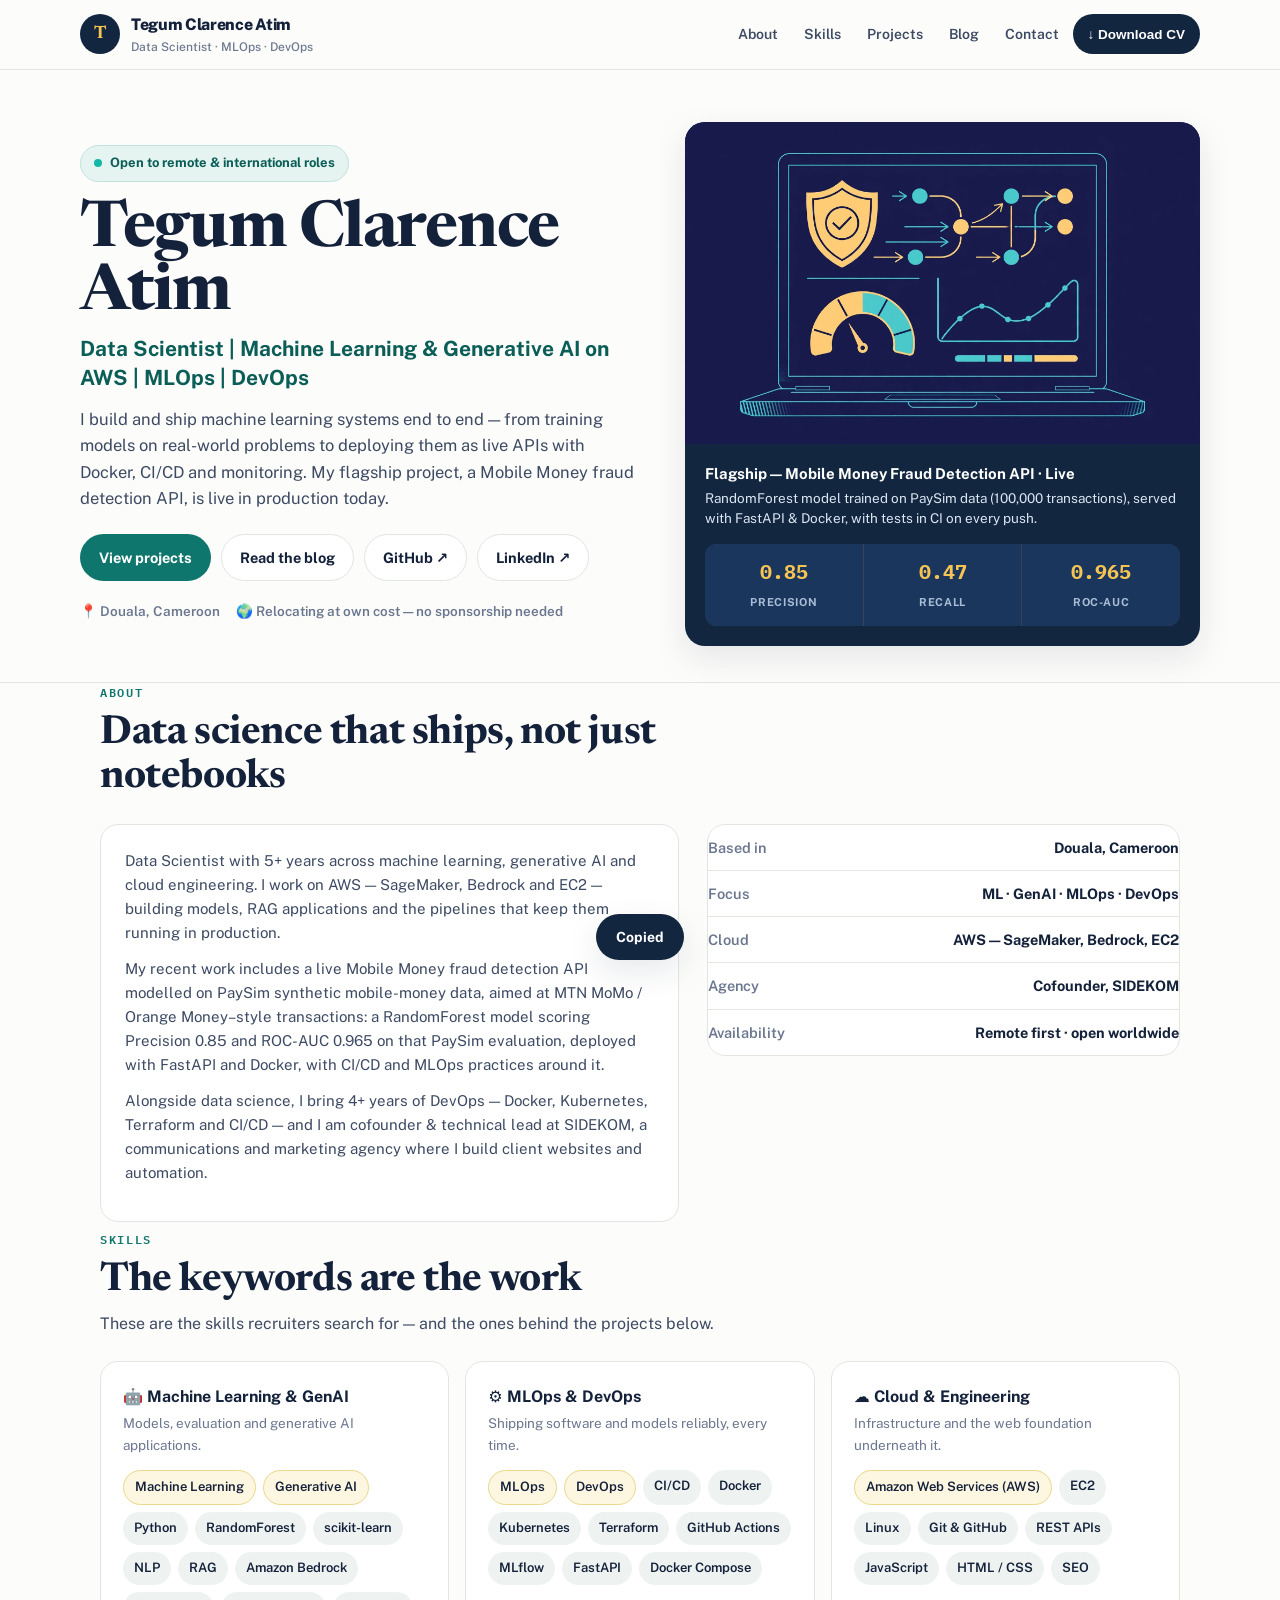
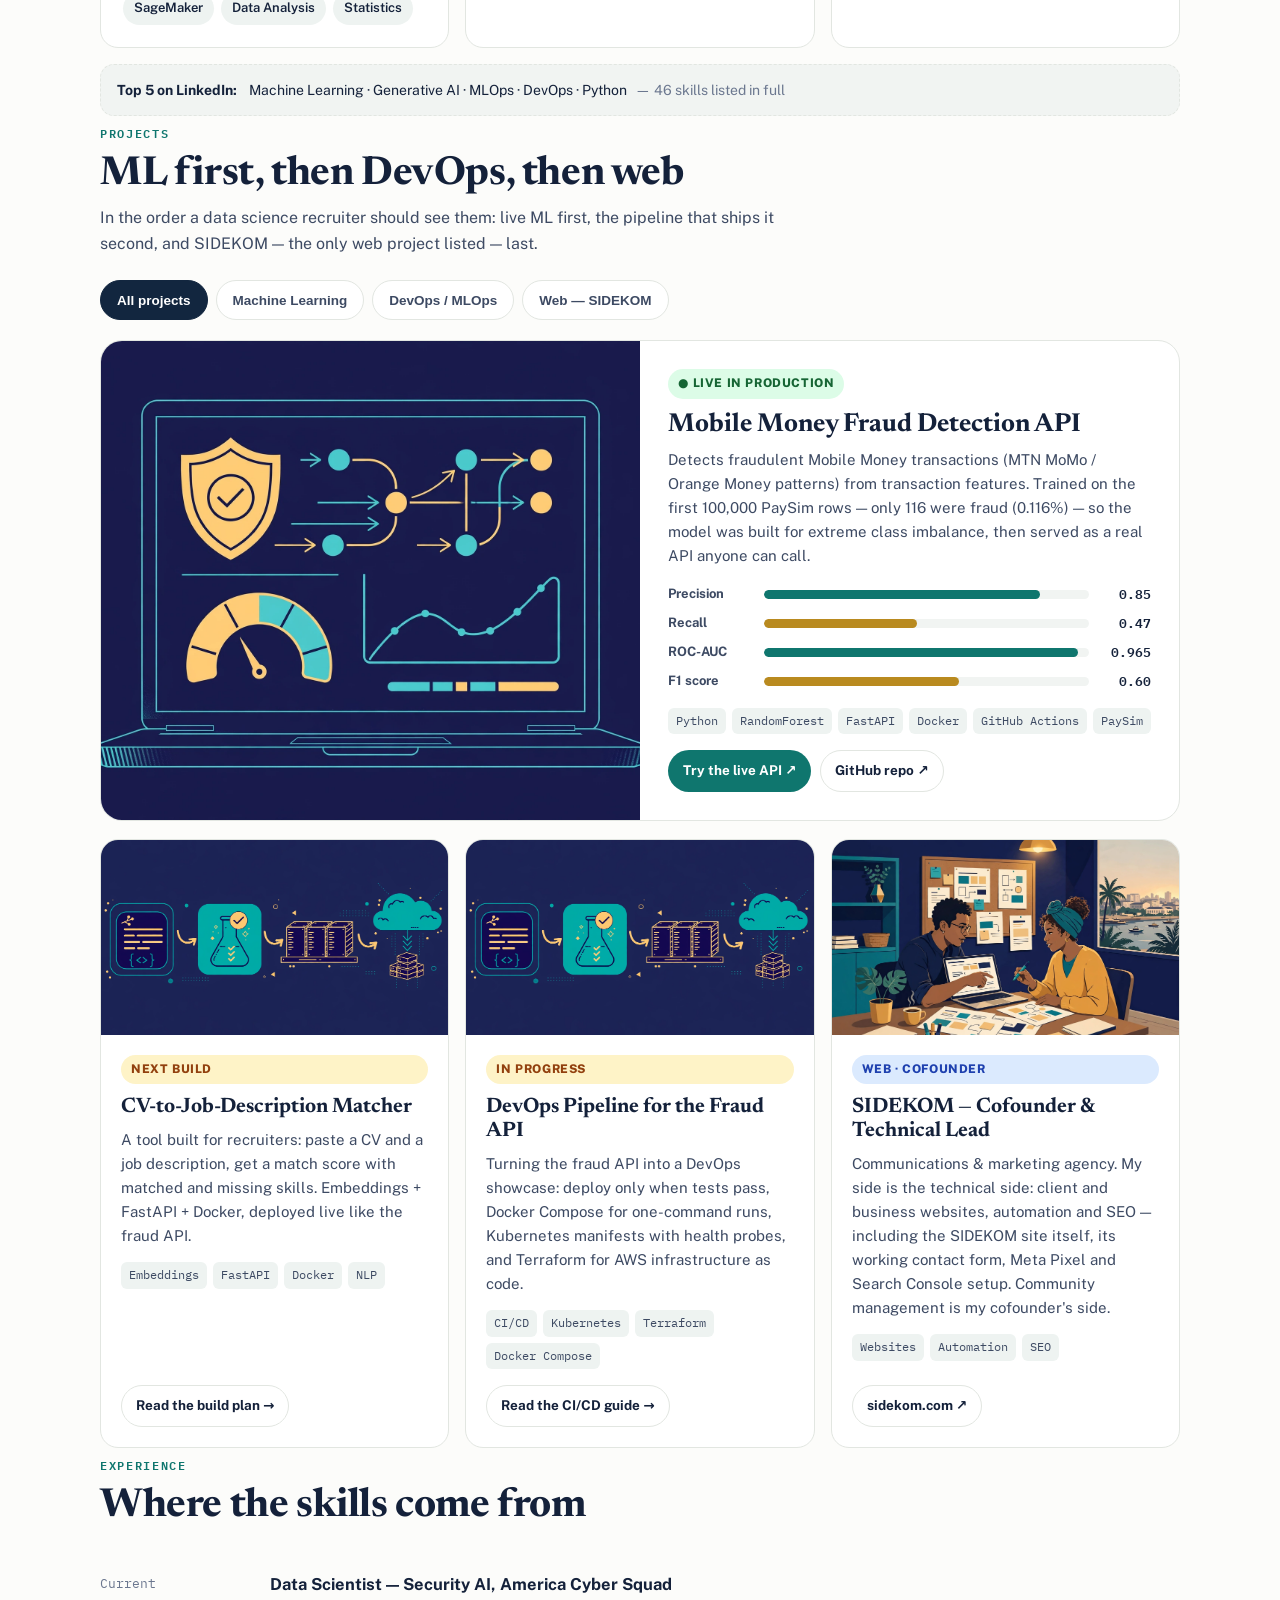
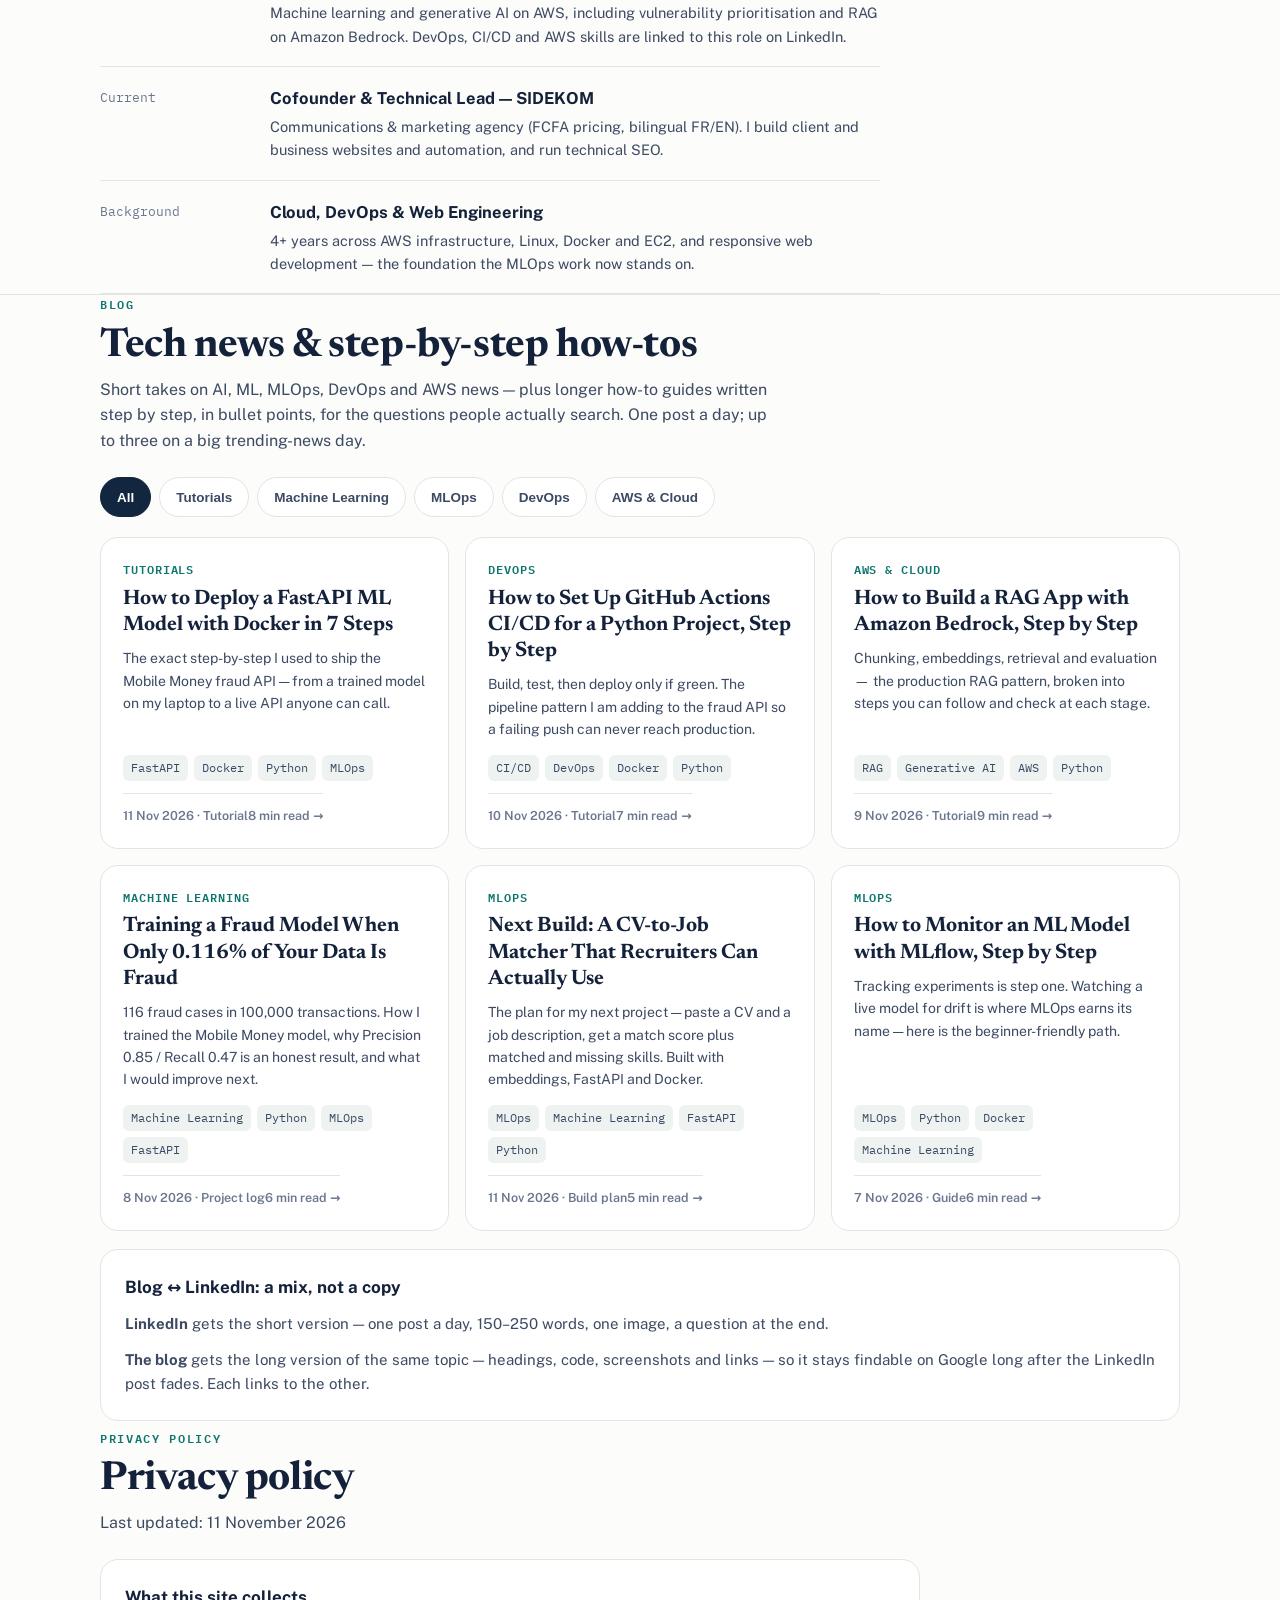
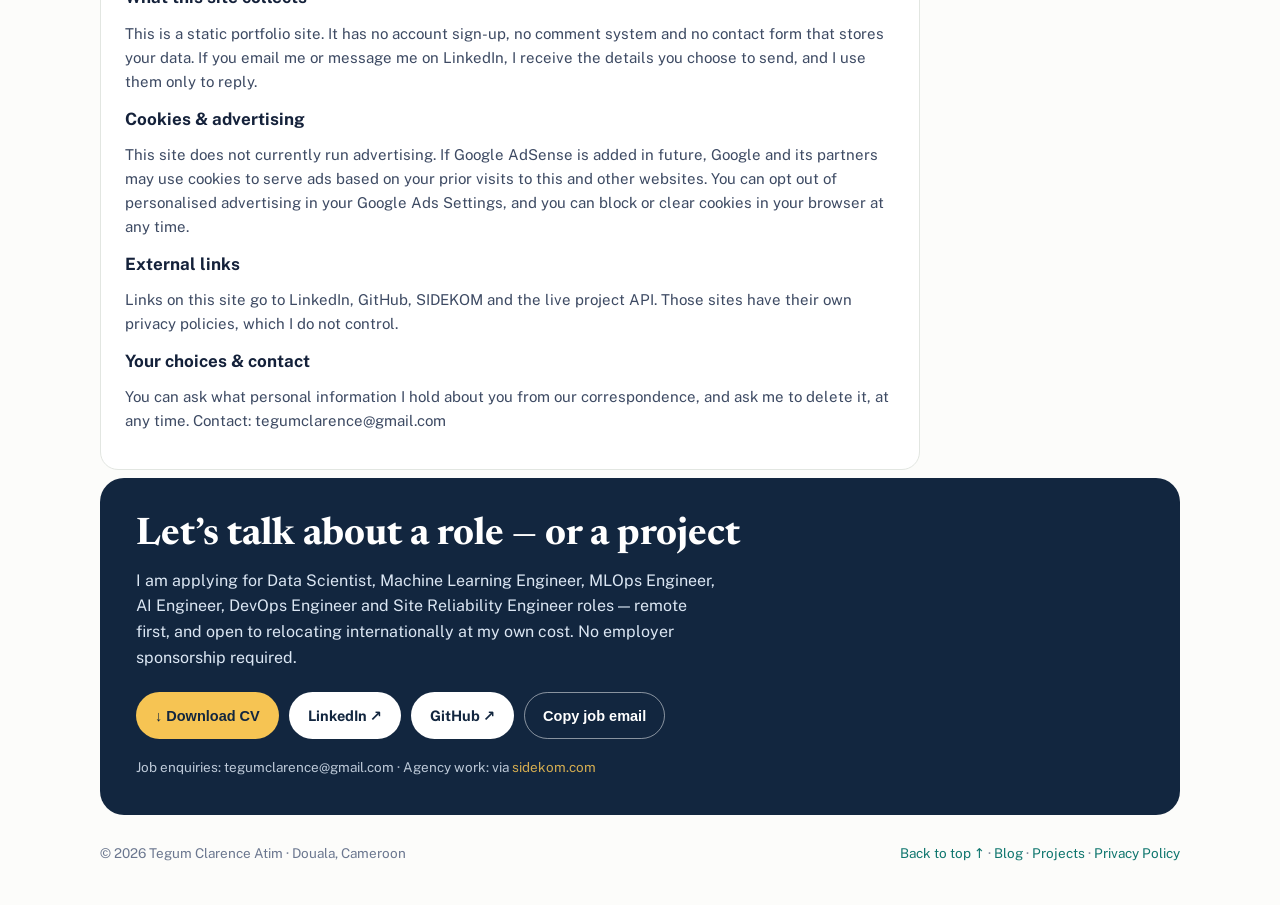
==== index.html @ 9243f991 "Add portfolio website" ====
<!doctype html>
<html lang="en">
<head>
<meta charset="utf-8">
<meta name="viewport" content="width=device-width, initial-scale=1, viewport-fit=cover">
<meta name="color-scheme" content="light dark">
<meta name="description" content="Tegum Clarence Atim — Data Scientist | Machine Learning & Generative AI on AWS | MLOps | DevOps. Based in Douala, Cameroon, open to remote and international roles. Live Mobile Money fraud detection API, projects, skills and tech blog.">
<title>Tegum Clarence Atim — Data Scientist | ML &amp; GenAI on AWS | MLOps | DevOps</title>
<link rel="icon" href="data:,">
<link rel="preconnect" href="https://fonts.googleapis.com">
<link rel="preconnect" href="https://fonts.gstatic.com" crossorigin>
<link href="https://fonts.googleapis.com/css2?family=Newsreader:opsz,wght@6..72,500;6..72,600;6..72,700&family=Public+Sans:wght@400;500;600;700;800&family=IBM+Plex+Mono:wght@400;500;600&display=swap" rel="stylesheet">
<script type="application/ld+json">
{"@context":"https://schema.org","@type":"Person","name":"Tegum Clarence Atim","jobTitle":"Data Scientist","description":"Data Scientist | Machine Learning & Generative AI on AWS | MLOps | DevOps","address":{"@type":"PostalAddress","addressLocality":"Douala","addressCountry":"CM"},"url":"https://www.linkedin.com/in/tegum-clarence-atim","sameAs":["https://www.linkedin.com/in/tegum-clarence-atim","https://github.com/ClarenceAtim"]}
</script>
<style>
:root{
  --bg:#fcfcfa; --surface:#ffffff; --surface2:#f1f4f2; --ink:#14213a; --ink2:#3d4a63; --muted:#6b778f;
  --line:#e2e6e1; --navy:#12263f; --navy2:#1b365d; --teal:#0f766e; --teal-dark:#0b5e57; --gold:#b98a1f; --gold-bg:#fdf6e0;
  --chip:#eef3f1; --shadow:0 12px 32px rgba(18,38,63,.10); --radius:18px;
}
@media (prefers-color-scheme: dark){
  :root{ --bg:#0d1828; --surface:#13233a; --surface2:#182b47; --ink:#eef2f7; --ink2:#c3cede; --muted:#93a3ba; --line:#243650; --navy:#0a1524; --chip:#1a2f4d; --gold-bg:#2a2410; --shadow:0 12px 32px rgba(0,0,0,.35); }
}
*{box-sizing:border-box}
html{scroll-behavior:smooth}
body{margin:0;background:var(--bg);color:var(--ink);font-family:"Public Sans",system-ui,sans-serif;line-height:1.6;-webkit-font-smoothing:antialiased}
a{color:var(--teal);text-decoration:none}
a:hover{text-decoration:underline}
img{max-width:100%;display:block}
button,[role="button"]{min-height:44px}
.wrap{max-width:1120px;margin:0 auto;padding:0 20px}
.mono{font-family:"IBM Plex Mono",monospace}

/* Nav */
.topbar{position:sticky;top:0;z-index:40;background:color-mix(in srgb, var(--bg) 92%, transparent);backdrop-filter:blur(10px);border-bottom:1px solid var(--line)}
.topbar-in{display:flex;align-items:center;justify-content:space-between;gap:16px;padding:12px 0}
.brand{display:flex;align-items:center;gap:11px;color:var(--ink);font-weight:800;letter-spacing:-.02em}
.brand:hover{text-decoration:none}
.avatar{width:40px;height:40px;border-radius:50%;background:var(--navy);color:#f6c453;display:grid;place-items:center;font-family:"Newsreader",serif;font-weight:700;font-size:18px;flex:none}
@media(prefers-color-scheme:dark){.avatar{background:#f6c453;color:#12263f}}
.brand small{display:block;font-weight:500;color:var(--muted);font-size:12px;letter-spacing:0}
.navlinks{display:flex;gap:2px;align-items:center;flex-wrap:wrap}
.navlinks a{color:var(--ink2);font-weight:600;font-size:14px;padding:10px 12px;border-radius:999px}
.navlinks a:hover{background:var(--surface2);text-decoration:none;color:var(--ink)}
.btn{display:inline-flex;align-items:center;justify-content:center;gap:8px;padding:11px 18px;border-radius:999px;font-weight:700;font-size:14.5px;border:1.5px solid transparent;cursor:pointer;transition:transform .15s, box-shadow .15s}
.btn:hover{text-decoration:none}
.btn-primary{background:var(--navy);color:#fff!important}
@media(prefers-color-scheme:dark){.btn-primary{background:#f6c453;color:#12263f!important}}
.btn-primary:hover{transform:translateY(-1px);box-shadow:var(--shadow)}
.btn-teal{background:var(--teal);color:#fff!important}
.btn-outline{border-color:var(--line);color:var(--ink)!important;background:var(--surface)}
.btn-gold{background:#f6c453;color:#12263f!important}
.btn-sm{padding:9px 14px;font-size:13.5px;min-height:40px}
@media(max-width:720px){.navlinks a:not(.btn){display:none}.navlinks{gap:6px}}

/* Hero */
.hero{padding:52px 0 36px}
.hero-grid{display:grid;grid-template-columns:1.05fr .95fr;gap:36px;align-items:center}
@media(max-width:880px){.hero-grid{grid-template-columns:1fr}}
.open-badge{display:inline-flex;align-items:center;gap:8px;background:#e6f4f1;color:#0b5e57;font-weight:700;font-size:13px;padding:7px 13px;border-radius:999px;border:1px solid #bfe3dc}
@media(prefers-color-scheme:dark){.open-badge{background:#123b36;color:#7ee8d8;border-color:#1d5a52}}
.dot{width:8px;height:8px;border-radius:50%;background:#14b8a6;flex:none}
h1{font-family:"Newsreader",serif;font-size:clamp(42px,6vw,64px);line-height:.98;letter-spacing:-.02em;margin:18px 0 10px;font-weight:700}
.headline{font-size:clamp(17px,2.4vw,21px);font-weight:700;color:var(--teal-dark);line-height:1.35;margin:0 0 14px}
@media(prefers-color-scheme:dark){.headline{color:#5eead4}}
.lede{color:var(--ink2);font-size:16.5px;max-width:56ch;margin:0 0 22px}
.hero-ctas{display:flex;gap:10px;flex-wrap:wrap;margin-bottom:20px}
.hero-meta{display:flex;gap:16px;flex-wrap:wrap;color:var(--muted);font-size:13.5px;font-weight:600}
.hero-meta span{display:inline-flex;gap:6px;align-items:center}
.hero-card{background:var(--navy);border-radius:20px;overflow:hidden;box-shadow:var(--shadow)}
.hero-card img{width:100%;aspect-ratio:16/10;object-fit:cover}
.hero-card-body{padding:18px 20px 20px;color:#dbe6f3}
.hero-card-body strong{color:#fff;display:block;font-size:15px;margin-bottom:2px}
.hero-card-body p{margin:0;font-size:13.5px;line-height:1.5}
.metrics{display:grid;grid-template-columns:repeat(3,1fr);gap:1px;background:rgba(255,255,255,.14);margin-top:16px;border-radius:12px;overflow:hidden}
.metrics div{background:#1b365d;padding:12px 10px;text-align:center}
.metrics b{display:block;color:#f6c453;font-family:"IBM Plex Mono",monospace;font-size:20px}
.metrics span{font-size:11px;letter-spacing:.06em;text-transform:uppercase;color:#a9bdd6;font-weight:700}

/* Sections */
section{padding:44px 0}
.sec-head{max-width:680px;margin-bottom:24px}
.sec-head h2{font-family:"Newsreader",serif;font-size:clamp(30px,4vw,40px);line-height:1.1;margin:0 0 8px;letter-spacing:-.01em}
.sec-head p{color:var(--ink2);margin:0}
.label{font-family:"IBM Plex Mono",monospace;font-size:12px;letter-spacing:.14em;text-transform:uppercase;color:var(--teal);font-weight:600;margin-bottom:10px}
.divider{border:none;border-top:1px solid var(--line);margin:0}

/* About + skills */
.about-grid{display:grid;grid-template-columns:1.1fr .9fr;gap:28px}
@media(max-width:820px){.about-grid{grid-template-columns:1fr}}
.card{background:var(--surface);border:1px solid var(--line);border-radius:var(--radius);padding:24px}
.card h3{margin:0 0 10px;font-size:17px}
.card p{color:var(--ink2);margin:0 0 12px;font-size:15px}
.facts{list-style:none;margin:0;padding:0;display:grid;gap:0}
.facts li{display:flex;justify-content:space-between;gap:16px;padding:11px 0;border-bottom:1px solid var(--line);font-size:14.5px}
.facts li:last-child{border:none}
.facts dt{color:var(--muted);font-weight:600}
.facts dd{margin:0;font-weight:700;text-align:right}
.skills-grid{display:grid;grid-template-columns:repeat(3,1fr);gap:16px}
@media(max-width:820px){.skills-grid{grid-template-columns:1fr}}
.skill-card{background:var(--surface);border:1px solid var(--line);border-radius:var(--radius);padding:22px}
.skill-card h3{margin:0 0 4px;font-size:16px;display:flex;gap:9px;align-items:center}
.skill-card>p{color:var(--muted);font-size:13.5px;margin:0 0 14px}
.pills{display:flex;flex-wrap:wrap;gap:7px}
.pill{background:var(--chip);color:var(--ink);font-size:13px;font-weight:600;padding:6px 11px;border-radius:999px}
.pill.top{background:var(--gold-bg);border:1px solid #ecd88a;color:var(--ink)}
.top5{display:flex;flex-wrap:wrap;gap:8px;align-items:center;background:var(--surface2);border:1px dashed var(--line);border-radius:14px;padding:14px 16px;margin-top:16px;font-size:14px}
.top5 strong{margin-right:4px}

/* Projects */
.filters{display:flex;gap:8px;flex-wrap:wrap;margin-bottom:20px}
.chip-btn{border:1.5px solid var(--line);background:var(--surface);color:var(--ink2);font-weight:700;font-size:13.5px;padding:9px 16px;border-radius:999px;cursor:pointer;min-height:40px}
.chip-btn.active{background:var(--navy);color:#fff;border-color:var(--navy)}
@media(prefers-color-scheme:dark){.chip-btn.active{background:#f6c453;color:#12263f;border-color:#f6c453}}
.featured{display:grid;grid-template-columns:1fr 1fr;background:var(--surface);border:1px solid var(--line);border-radius:22px;overflow:hidden;margin-bottom:18px}
@media(max-width:820px){.featured{grid-template-columns:1fr}}
.featured img{width:100%;height:100%;min-height:260px;object-fit:cover}
.featured-body{padding:28px}
.status{display:inline-flex;font-size:12px;font-weight:800;letter-spacing:.05em;text-transform:uppercase;padding:5px 10px;border-radius:999px}
.status.live{background:#dcfce7;color:#166534}
.status.next{background:#fef3c7;color:#92400e}
.status.web{background:#dbeafe;color:#1e40af}
@media(prefers-color-scheme:dark){.status.live{background:#14532d;color:#bbf7d0}.status.next{background:#451a03;color:#fde68a}.status.web{background:#1e3a5f;color:#bfdbfe}}
.featured-body h3,.proj h3{font-family:"Newsreader",serif;font-size:26px;margin:12px 0 8px;line-height:1.15}
.featured-body p,.proj p{color:var(--ink2);font-size:15px;margin:0 0 14px}
.bars{margin:16px 0}
.bar-row{display:grid;grid-template-columns:86px 1fr 52px;gap:10px;align-items:center;font-size:13px;margin-bottom:8px}
.bar-row label{font-weight:700;color:var(--ink2)}
.bar-track{height:9px;background:var(--surface2);border-radius:99px;overflow:hidden}
.bar-fill{height:100%;background:var(--teal);border-radius:99px}
.bar-fill.gold{background:var(--gold)}
.bar-row output{font-family:"IBM Plex Mono",monospace;font-weight:600;text-align:right}
.tagrow{display:flex;flex-wrap:wrap;gap:6px;margin-bottom:16px}
.tag{font-family:"IBM Plex Mono",monospace;font-size:11.5px;background:var(--chip);padding:4px 8px;border-radius:6px;color:var(--ink2)}
.linkrow{display:flex;gap:9px;flex-wrap:wrap}
.proj-grid{display:grid;grid-template-columns:repeat(3,1fr);gap:16px}
@media(max-width:900px){.proj-grid{grid-template-columns:1fr}}
.proj{background:var(--surface);border:1px solid var(--line);border-radius:var(--radius);overflow:hidden;display:flex;flex-direction:column}
.proj img{width:100%;aspect-ratio:16/9;object-fit:cover}
.proj-body{padding:20px;display:flex;flex-direction:column;flex:1}
.proj-body .linkrow{margin-top:auto}
.proj h3{font-size:21px}
.hidden{display:none!important}

/* Timeline */
.timeline{display:grid;gap:0;max-width:780px}
.tl{display:grid;grid-template-columns:150px 1fr;gap:20px;padding:18px 0;border-bottom:1px solid var(--line)}
@media(max-width:620px){.tl{grid-template-columns:1fr;gap:4px}}
.tl time{font-family:"IBM Plex Mono",monospace;font-size:13px;color:var(--muted);padding-top:3px}
.tl h3{margin:0 0 4px;font-size:16.5px}
.tl p{margin:0;color:var(--ink2);font-size:14.5px}

/* Blog */
.blog-grid{display:grid;grid-template-columns:repeat(3,1fr);gap:16px}
@media(max-width:900px){.blog-grid{grid-template-columns:1fr 1fr}}
@media(max-width:620px){.blog-grid{grid-template-columns:1fr}}
.post{background:var(--surface);border:1px solid var(--line);border-radius:var(--radius);padding:22px;display:flex;flex-direction:column;cursor:pointer;text-align:left;font:inherit;color:inherit;width:100%}
.post:hover{border-color:var(--teal);box-shadow:var(--shadow)}
.post .cat{font-family:"IBM Plex Mono",monospace;font-size:11.5px;letter-spacing:.08em;text-transform:uppercase;color:var(--teal);font-weight:600}
.post h3{font-family:"Newsreader",serif;font-size:21px;line-height:1.25;margin:8px 0 8px}
.post p{color:var(--ink2);font-size:14px;margin:0 0 14px;flex:1}
.post footer{display:flex;justify-content:space-between;color:var(--muted);font-size:12.5px;font-weight:600;border-top:1px solid var(--line);padding-top:12px}
.blog-note{display:grid;grid-template-columns:1fr 1fr;gap:16px;margin-top:18px}
@media(max-width:720px){.blog-note{grid-template-columns:1fr}}
.blog-note .card p:last-child{margin-bottom:0}

/* Article reader */
.reader{position:fixed;inset:0;z-index:80;background:var(--bg);overflow:auto;display:none}
.reader.open{display:block}
.reader-in{max-width:760px;margin:0 auto;padding:24px 20px 70px}
.reader-top{display:flex;justify-content:space-between;align-items:center;gap:12px;position:sticky;top:0;background:var(--bg);padding:12px 0;border-bottom:1px solid var(--line);margin-bottom:24px}
.reader h1{font-family:"Newsreader",serif;font-size:clamp(30px,5vw,42px);line-height:1.1;margin:10px 0 12px}
.reader h2{font-family:"Newsreader",serif;font-size:24px;margin:28px 0 10px}
.reader p,.reader li{color:var(--ink2);font-size:16px}
.reader ul,.reader ol{padding-left:22px}
.reader li{margin-bottom:7px}
.reader code{font-family:"IBM Plex Mono",monospace;font-size:13.5px;background:var(--surface2);padding:2px 6px;border-radius:6px}
.reader pre{background:var(--navy);color:#e2e8f0;padding:16px;border-radius:12px;overflow:auto;font-family:"IBM Plex Mono",monospace;font-size:13px;line-height:1.6}
.reader pre code{background:none;color:inherit;padding:0}
.meta-line{color:var(--muted);font-size:13.5px;font-weight:600}

/* Contact / footer */
.contact{background:var(--navy);color:#dbe6f3;border-radius:24px;padding:36px}
.contact h2{font-family:"Newsreader",serif;color:#fff;font-size:clamp(28px,4vw,38px);margin:0 0 10px;line-height:1.15}
.contact p{max-width:58ch;margin:0 0 22px}
.contact-actions{display:flex;gap:10px;flex-wrap:wrap}
footer.site{padding:28px 0 40px;color:var(--muted);font-size:13.5px}
footer.site .wrap{display:flex;justify-content:space-between;gap:14px;flex-wrap:wrap}
.toast{position:fixed;bottom:20px;left:50%;transform:translateX(-50%) translateY(80px);background:var(--navy);color:#fff;padding:12px 20px;border-radius:999px;font-weight:700;font-size:14px;z-index:90;transition:transform .25s;box-shadow:var(--shadow)}
.toast.show{transform:translateX(-50%) translateY(0)}
@media(prefers-reduced-motion:reduce){html{scroll-behavior:auto}.btn{transition:none}}
</style>
</head>
<body>

<header class="topbar">
  <div class="wrap topbar-in">
    <a class="brand" href="#top"><span class="avatar">T</span><span>Tegum Clarence Atim<small>Data Scientist · MLOps · DevOps</small></span></a>
    <nav class="navlinks" aria-label="Main">
      <a href="#about">About</a><a href="#skills">Skills</a><a href="#projects">Projects</a><a href="#blog">Blog</a><a href="#contact">Contact</a>
      <button class="btn btn-primary btn-sm" onclick="downloadCV()">↓ Download CV</button>
    </nav>
  </div>
</header>

<main id="top">
  <!-- HERO -->
  <div class="hero wrap">
    <div class="hero-grid">
      <div>
        <span class="open-badge"><span class="dot"></span> Open to remote &amp; international roles</span>
        <h1>Tegum Clarence<br>Atim</h1>
        <p class="headline">Data Scientist | Machine Learning &amp; Generative AI on AWS | MLOps | DevOps</p>
        <p class="lede">I build and ship machine learning systems end to end — from training models on real-world problems to deploying them as live APIs with Docker, CI/CD and monitoring. My flagship project, a Mobile Money fraud detection API, is live in production today.</p>
        <div class="hero-ctas">
          <a class="btn btn-teal" href="#projects">View projects</a>
          <a class="btn btn-outline" href="#blog">Read the blog</a>
          <a class="btn btn-outline" href="https://github.com/ClarenceAtim" target="_blank" rel="noopener">GitHub ↗</a>
          <a class="btn btn-outline" href="https://www.linkedin.com/in/tegum-clarence-atim" target="_blank" rel="noopener">LinkedIn ↗</a>
        </div>
        <div class="hero-meta">
          <span>📍 Douala, Cameroon</span><span>🌍 Relocating at own cost — no sponsorship needed</span>
        </div>
      </div>
      <div class="hero-card">
        <img src="[data-uri]" alt="Illustration of a fraud detection dashboard with a shield, transaction flows and risk charts">
        <div class="hero-card-body">
          <strong>Flagship — Mobile Money Fraud Detection API · Live</strong>
          <p>RandomForest model trained on PaySim data (100,000 transactions), served with FastAPI &amp; Docker, with tests in CI on every push.</p>
          <div class="metrics">
            <div><b>0.85</b><span>Precision</span></div>
            <div><b>0.47</b><span>Recall</span></div>
            <div><b>0.965</b><span>ROC-AUC</span></div>
          </div>
        </div>
      </div>
    </div>
  </div>

  <hr class="divider">

  <!-- ABOUT -->
  <section id="about" class="wrap">
    <div class="sec-head"><div class="label">About</div><h2>Data science that ships, not just notebooks</h2></div>
    <div class="about-grid">
      <div class="card">
        <p>Data Scientist with 5+ years across machine learning, generative AI and cloud engineering. I work on AWS — SageMaker, Bedrock and EC2 — building models, RAG applications and the pipelines that keep them running in production.</p>
        <p>My recent work includes a live Mobile Money fraud detection API modelled on PaySim synthetic mobile-money data, aimed at MTN MoMo / Orange Money–style transactions: a RandomForest model scoring Precision 0.85 and ROC-AUC 0.965 on that PaySim evaluation, deployed with FastAPI and Docker, with CI/CD and MLOps practices around it.</p>
        <p>Alongside data science, I bring 4+ years of DevOps — Docker, Kubernetes, Terraform and CI/CD — and I am cofounder &amp; technical lead at SIDEKOM, a communications and marketing agency where I build client websites and automation.</p>
      </div>
      <dl class="facts card" style="align-self:start">
        <li><dt>Based in</dt><dd>Douala, Cameroon</dd></li>
        <li><dt>Focus</dt><dd>ML · GenAI · MLOps · DevOps</dd></li>
        <li><dt>Cloud</dt><dd>AWS — SageMaker, Bedrock, EC2</dd></li>
        <li><dt>Agency</dt><dd>Cofounder, SIDEKOM</dd></li>
        <li><dt>Availability</dt><dd>Remote first · open worldwide</dd></li>
      </dl>
    </div>
  </section>

  <!-- SKILLS -->
  <section id="skills" class="wrap" style="padding-top:8px">
    <div class="sec-head"><div class="label">Skills</div><h2>The keywords are the work</h2><p>These are the skills recruiters search for — and the ones behind the projects below.</p></div>
    <div class="skills-grid">
      <div class="skill-card">
        <h3>🤖 Machine Learning &amp; GenAI</h3><p>Models, evaluation and generative AI applications.</p>
        <div class="pills"><span class="pill top">Machine Learning</span><span class="pill top">Generative AI</span><span class="pill">Python</span><span class="pill">RandomForest</span><span class="pill">scikit-learn</span><span class="pill">NLP</span><span class="pill">RAG</span><span class="pill">Amazon Bedrock</span><span class="pill">SageMaker</span><span class="pill">Data Analysis</span><span class="pill">Statistics</span></div>
      </div>
      <div class="skill-card">
        <h3>⚙️ MLOps &amp; DevOps</h3><p>Shipping software and models reliably, every time.</p>
        <div class="pills"><span class="pill top">MLOps</span><span class="pill top">DevOps</span><span class="pill">CI/CD</span><span class="pill">Docker</span><span class="pill">Kubernetes</span><span class="pill">Terraform</span><span class="pill">GitHub Actions</span><span class="pill">MLflow</span><span class="pill">FastAPI</span><span class="pill">Docker Compose</span></div>
      </div>
      <div class="skill-card">
        <h3>☁️ Cloud &amp; Engineering</h3><p>Infrastructure and the web foundation underneath it.</p>
        <div class="pills"><span class="pill top">Amazon Web Services (AWS)</span><span class="pill">EC2</span><span class="pill">Linux</span><span class="pill">Git &amp; GitHub</span><span class="pill">REST APIs</span><span class="pill">JavaScript</span><span class="pill">HTML / CSS</span><span class="pill">SEO</span></div>
      </div>
    </div>
    <div class="top5"><strong>Top 5 on LinkedIn:</strong> Machine Learning · Generative AI · MLOps · DevOps · Python <span style="color:var(--muted)">— 46 skills listed in full</span></div>
  </section>

  <!-- PROJECTS -->
  <section id="projects" class="wrap" style="padding-top:8px">
    <div class="sec-head"><div class="label">Projects</div><h2>ML first, then DevOps, then web</h2><p>In the order a data science recruiter should see them: live ML first, the pipeline that ships it second, and SIDEKOM — the only web project listed — last.</p></div>
    <div class="filters" role="group" aria-label="Filter projects">
      <button class="chip-btn active" data-pfilter="all">All projects</button>
      <button class="chip-btn" data-pfilter="ml">Machine Learning</button>
      <button class="chip-btn" data-pfilter="devops">DevOps / MLOps</button>
      <button class="chip-btn" data-pfilter="web">Web — SIDEKOM</button>
    </div>

    <article class="featured" data-cat="ml devops">
      <img src="[data-uri]" alt="Illustration of the Mobile Money fraud detection dashboard">
      <div class="featured-body">
        <span class="status live">● Live in production</span>
        <h3>Mobile Money Fraud Detection API</h3>
        <p>Detects fraudulent Mobile Money transactions (MTN MoMo / Orange Money patterns) from transaction features. Trained on the first 100,000 PaySim rows — only 116 were fraud (0.116%) — so the model was built for extreme class imbalance, then served as a real API anyone can call.</p>
        <div class="bars" aria-label="Model metrics">
          <div class="bar-row"><label>Precision</label><div class="bar-track"><div class="bar-fill" style="width:85%"></div></div><output>0.85</output></div>
          <div class="bar-row"><label>Recall</label><div class="bar-track"><div class="bar-fill gold" style="width:47%"></div></div><output>0.47</output></div>
          <div class="bar-row"><label>ROC-AUC</label><div class="bar-track"><div class="bar-fill" style="width:96.5%"></div></div><output>0.965</output></div>
          <div class="bar-row"><label>F1 score</label><div class="bar-track"><div class="bar-fill gold" style="width:60%"></div></div><output>0.60</output></div>
        </div>
        <div class="tagrow"><span class="tag">Python</span><span class="tag">RandomForest</span><span class="tag">FastAPI</span><span class="tag">Docker</span><span class="tag">GitHub Actions</span><span class="tag">PaySim</span></div>
        <div class="linkrow">
          <a class="btn btn-teal btn-sm" href="https://momo-fraud-detection-2wt5.onrender.com/docs" target="_blank" rel="noopener">Try the live API ↗</a>
          <a class="btn btn-outline btn-sm" href="https://github.com/ClarenceAtim/Momo-Fraud-detection" target="_blank" rel="noopener">GitHub repo ↗</a>
        </div>
      </div>
    </article>

    <div class="proj-grid">
      <article class="proj" data-cat="ml">
        <img src="[data-uri]" alt="Illustration of a delivery pipeline from code to cloud">
        <div class="proj-body">
          <span class="status next">Next build</span>
          <h3>CV-to-Job-Description Matcher</h3>
          <p>A tool built for recruiters: paste a CV and a job description, get a match score with matched and missing skills. Embeddings + FastAPI + Docker, deployed live like the fraud API.</p>
          <div class="tagrow"><span class="tag">Embeddings</span><span class="tag">FastAPI</span><span class="tag">Docker</span><span class="tag">NLP</span></div>
          <div class="linkrow"><a class="btn btn-outline btn-sm" href="#blog" onclick="openPost('cv-matcher-plan')">Read the build plan →</a></div>
        </div>
      </article>

      <article class="proj" data-cat="devops">
        <img src="[data-uri]" alt="Illustration of code, testing, containers and cloud deployment stages">
        <div class="proj-body">
          <span class="status next">In progress</span>
          <h3>DevOps Pipeline for the Fraud API</h3>
          <p>Turning the fraud API into a DevOps showcase: deploy only when tests pass, Docker Compose for one-command runs, Kubernetes manifests with health probes, and Terraform for AWS infrastructure as code.</p>
          <div class="tagrow"><span class="tag">CI/CD</span><span class="tag">Kubernetes</span><span class="tag">Terraform</span><span class="tag">Docker Compose</span></div>
          <div class="linkrow"><a class="btn btn-outline btn-sm" href="#blog" onclick="openPost('cicd')">Read the CI/CD guide →</a></div>
        </div>
      </article>

      <article class="proj" data-cat="web">
        <img src="[data-uri]" alt="Illustration of the SIDEKOM agency team planning a website in Douala">
        <div class="proj-body">
          <span class="status web">Web · Cofounder</span>
          <h3>SIDEKOM — Cofounder &amp; Technical Lead</h3>
          <p>Communications &amp; marketing agency. My side is the technical side: client and business websites, automation and SEO — including the SIDEKOM site itself, its working contact form, Meta Pixel and Search Console setup. Community management is my cofounder's side.</p>
          <div class="tagrow"><span class="tag">Websites</span><span class="tag">Automation</span><span class="tag">SEO</span></div>
          <div class="linkrow"><a class="btn btn-outline btn-sm" href="https://sidekom.com" target="_blank" rel="noopener">sidekom.com ↗</a></div>
        </div>
      </article>
    </div>
  </section>

  <!-- EXPERIENCE -->
  <section class="wrap" style="padding-top:8px">
    <div class="sec-head"><div class="label">Experience</div><h2>Where the skills come from</h2></div>
    <div class="timeline">
      <div class="tl"><time>Current</time><div><h3>Data Scientist — Security AI, America Cyber Squad</h3><p>Machine learning and generative AI on AWS, including vulnerability prioritisation and RAG on Amazon Bedrock. DevOps, CI/CD and AWS skills are linked to this role on LinkedIn.</p></div></div>
      <div class="tl"><time>Current</time><div><h3>Cofounder &amp; Technical Lead — SIDEKOM</h3><p>Communications &amp; marketing agency (FCFA pricing, bilingual FR/EN). I build client and business websites and automation, and run technical SEO.</p></div></div>
      <div class="tl"><time>Background</time><div><h3>Cloud, DevOps &amp; Web Engineering</h3><p>4+ years across AWS infrastructure, Linux, Docker and EC2, and responsive web development — the foundation the MLOps work now stands on.</p></div></div>
    </div>
  </section>

  <hr class="divider">

  <!-- BLOG -->
  <section id="blog" class="wrap">
    <div class="sec-head"><div class="label">Blog</div><h2>Tech news &amp; step-by-step how-tos</h2><p>Short takes on AI, ML, MLOps, DevOps and AWS news — plus longer how-to guides written step by step, in bullet points, for the questions people actually search. One post a day; up to three on a big trending-news day.</p></div>
    <div class="filters" role="group" aria-label="Filter blog posts" id="blogFilters">
      <button class="chip-btn active" data-bfilter="all">All</button>
      <button class="chip-btn" data-bfilter="Tutorials">Tutorials</button>
      <button class="chip-btn" data-bfilter="Machine Learning">Machine Learning</button>
      <button class="chip-btn" data-bfilter="MLOps">MLOps</button>
      <button class="chip-btn" data-bfilter="DevOps">DevOps</button>
      <button class="chip-btn" data-bfilter="AWS & Cloud">AWS &amp; Cloud</button>
    </div>
    <div class="blog-grid" id="blogGrid"></div>

    <div class="blog-note" style="grid-template-columns:1fr">
      <div class="card"><h3>Blog ↔ LinkedIn: a mix, not a copy</h3><p><strong>LinkedIn</strong> gets the short version — one post a day, 150–250 words, one image, a question at the end.</p><p><strong>The blog</strong> gets the long version of the same topic — headings, code, screenshots and links — so it stays findable on Google long after the LinkedIn post fades. Each links to the other.</p></div>
    </div>
  </section>

  <!-- PRIVACY -->
  <section id="privacy" class="wrap" style="padding-top:8px">
    <div class="sec-head"><div class="label">Privacy Policy</div><h2>Privacy policy</h2><p>Last updated: 11 November 2026</p></div>
    <div class="card" style="max-width:820px">
      <h3>What this site collects</h3>
      <p>This is a static portfolio site. It has no account sign-up, no comment system and no contact form that stores your data. If you email me or message me on LinkedIn, I receive the details you choose to send, and I use them only to reply.</p>
      <h3>Cookies &amp; advertising</h3>
      <p>This site does not currently run advertising. If Google AdSense is added in future, Google and its partners may use cookies to serve ads based on your prior visits to this and other websites. You can opt out of personalised advertising in your Google Ads Settings, and you can block or clear cookies in your browser at any time.</p>
      <h3>External links</h3>
      <p>Links on this site go to LinkedIn, GitHub, SIDEKOM and the live project API. Those sites have their own privacy policies, which I do not control.</p>
      <h3>Your choices &amp; contact</h3>
      <p>You can ask what personal information I hold about you from our correspondence, and ask me to delete it, at any time. Contact: tegumclarence@gmail.com</p>
    </div>
  </section>

  <!-- CONTACT -->
  <section id="contact" class="wrap" style="padding-top:8px">
    <div class="contact">
      <h2>Let’s talk about a role — or a project</h2>
      <p>I am applying for Data Scientist, Machine Learning Engineer, MLOps Engineer, AI Engineer, DevOps Engineer and Site Reliability Engineer roles — remote first, and open to relocating internationally at my own cost. No employer sponsorship required.</p>
      <div class="contact-actions">
        <button class="btn btn-gold" onclick="downloadCV()">↓ Download CV</button>
        <a class="btn" style="background:#fff;color:#12263f!important" href="https://www.linkedin.com/in/tegum-clarence-atim" target="_blank" rel="noopener">LinkedIn ↗</a>
        <a class="btn" style="background:#fff;color:#12263f!important" href="https://github.com/ClarenceAtim" target="_blank" rel="noopener">GitHub ↗</a>
        <button class="btn" style="background:transparent;color:#fff!important;border-color:rgba(255,255,255,.5)" onclick="copyEmail(this)">Copy job email</button>
      </div>
      <p style="margin:18px 0 0;font-size:13.5px;opacity:.85">Job enquiries: tegumclarence@gmail.com · Agency work: via <a href="https://sidekom.com" target="_blank" rel="noopener" style="color:#f6c453">sidekom.com</a></p>
    </div>
  </section>
</main>

<footer class="site">
  <div class="wrap">
    <span>© 2026 Tegum Clarence Atim · Douala, Cameroon</span>
    <span><a href="#top">Back to top ↑</a> · <a href="#blog">Blog</a> · <a href="#projects">Projects</a> · <a href="#privacy">Privacy Policy</a></span>
  </div>
</footer>

<!-- ARTICLE READER -->
<div class="reader" id="reader" role="dialog" aria-modal="true" aria-label="Blog article">
  <div class="reader-in">
    <div class="reader-top">
      <button class="btn btn-outline btn-sm" onclick="closePost()">← All posts</button>
      <span class="mono" style="font-size:12px;color:var(--muted)">TEGUM CLARENCE ATIM · BLOG</span>
    </div>
    <div id="readerBody"></div>
  </div>
</div>

<div class="toast" id="toast">Copied</div>

<script>
var POSTS = [
{
  id:"fastapi-docker", pub:"11 Nov 2026", cat:"Tutorials", tags:["FastAPI","Docker","Python","MLOps"], date:"Tutorial", mins:"8 min read",
  title:"How to Deploy a FastAPI ML Model with Docker in 7 Steps",
  excerpt:"The exact step-by-step I used to ship the Mobile Money fraud API — from a trained model on my laptop to a live API anyone can call.",
  body:"<p>This is the deployment path behind my live fraud detection API. If you have a trained model and a FastAPI app, you can be live in under an hour.</p><h2>What you need</h2><ul><li>Python 3.11+ and your trained model file</li><li>Docker installed and running</li><li>A GitHub account and a container hosting account</li><li>Your FastAPI app with <code>/health</code> and <code>/predict</code> endpoints</li></ul><h2>Steps</h2><ol><li><strong>Step 1 — Add a health endpoint.</strong> Add <code>GET /health</code> returning <code>{\"status\":\"ok\"}</code>. You should see it return 200 locally. Common mistake: skipping this — deploy platforms and Kubernetes probes need it.</li><li><strong>Step 2 — Pin your dependencies.</strong> Run <code>pip freeze &gt; requirements.txt</code>. You should see exact versions, not loose ranges.</li><li><strong>Step 3 — Write the Dockerfile.</strong> Start from <code>python:3.11-slim</code>, copy requirements, install, copy your app, and run uvicorn on port 8000.</li><li><strong>Step 4 — Build locally.</strong> Run <code>docker build -t fraud-api .</code> — you should see the image listed in <code>docker images</code>.</li><li><strong>Step 5 — Run and test the container.</strong> Run <code>docker run -p 8000:8000 fraud-api</code>, then open <code>localhost:8000/docs</code> and call <code>/predict</code> from the Swagger UI. If you see an error about the container name already being in use, that just means an old container is still there — remove it and run again.</li><li><strong>Step 6 — Push to GitHub.</strong> Commit the Dockerfile with your code. Your tests should run in CI on the push.</li><li><strong>Step 7 — Deploy it.</strong> Create a web service from the repo on your hosting platform, choose Docker, and wait for the first build. You should get a public URL for your API.</li></ol><h2>How to check it worked</h2><ul><li>Open your live API URL with <code>/docs</code> at the end — the Swagger page loads</li><li>Call <code>/health</code> — it returns ok</li><li>Send a sample transaction to <code>/predict</code> — you get a fraud score back</li></ul><h2>What I learned</h2><p>A model in a notebook helps nobody. The Docker step is what turned my fraud model into something a recruiter can actually click — and that live link is now the first thing on my LinkedIn Featured section.</p>"
},
{
  id:"cicd", pub:"10 Nov 2026", cat:"DevOps", tags:["CI/CD","DevOps","Docker","Python"], date:"Tutorial", mins:"7 min read",
  title:"How to Set Up GitHub Actions CI/CD for a Python Project, Step by Step",
  excerpt:"Build, test, then deploy only if green. The pipeline pattern I am adding to the fraud API so a failing push can never reach production.",
  body:"<p>Right now, many free deploy setups redeploy on every push — even if your tests fail. Proper CI/CD fixes that: deployment becomes a reward for green tests, not an accident of pushing.</p><h2>What you need</h2><ul><li>A Python project on GitHub with tests (pytest)</li><li>A <code>requirements.txt</code></li><li>10 minutes</li></ul><h2>Steps</h2><ol><li><strong>Step 1 — Create the workflow file.</strong> Add <code>.github/workflows/ci.yml</code> to your repo.</li><li><strong>Step 2 — Trigger on push and pull requests.</strong> Set <code>on: [push, pull_request]</code> so every change is checked.</li><li><strong>Step 3 — Set up Python.</strong> Use <code>actions/setup-python</code> with the same version you run locally.</li><li><strong>Step 4 — Install and test.</strong> Install requirements, then run <code>pytest</code>. You should see the job go green in the Actions tab.</li><li><strong>Step 5 — Build the Docker image.</strong> Add a build step after tests pass, so a broken image is caught in CI, not in production.</li><li><strong>Step 6 — Gate the deploy.</strong> Make the deploy job depend on the test job with <code>needs: test</code>. If tests fail, deployment never starts.</li></ol><h2>Troubleshooting</h2><ul><li><strong>Workflow never runs:</strong> check the file is under <code>.github/workflows/</code> and the YAML indentation is valid</li><li><strong>Tests pass locally, fail in CI:</strong> you probably forgot a dependency in <code>requirements.txt</code></li><li><strong>Deploy ran despite failing tests:</strong> the deploy job is missing <code>needs:</code></li></ul><h2>What I learned</h2><p>CI is not paperwork — it is the difference between &lsquo;I deployed a model&rsquo; and &lsquo;I run a reliable ML service&rsquo;. That difference is exactly what MLOps and DevOps recruiters screen for.</p>"
},
{
  id:"rag-bedrock", pub:"9 Nov 2026", cat:"AWS & Cloud", tags:["RAG","Generative AI","AWS","Python"], date:"Tutorial", mins:"9 min read",
  title:"How to Build a RAG App with Amazon Bedrock, Step by Step",
  excerpt:"Chunking, embeddings, retrieval and evaluation — the production RAG pattern, broken into steps you can follow and check at each stage.",
  body:"<p>RAG (retrieval-augmented generation) lets a language model answer from your documents instead of guessing. Here is the build order that works in production.</p><h2>What you need</h2><ul><li>An AWS account with Bedrock model access enabled</li><li>Your source documents (PDFs or text)</li><li>Python with boto3</li><li>A vector store — FAISS locally, or OpenSearch / Pinecone in production</li></ul><h2>Steps</h2><ol><li><strong>Step 1 — Load and clean your documents.</strong> Extract plain text and strip headers, footers and page numbers. Messy input means messy answers.</li><li><strong>Step 2 — Chunk the text.</strong> Split into overlapping chunks of roughly 500–1,000 characters. You should be able to read any single chunk and understand it on its own.</li><li><strong>Step 3 — Embed the chunks.</strong> Send each chunk to a Bedrock embedding model and store the vectors with their source text.</li><li><strong>Step 4 — Retrieve before you generate.</strong> Embed the user question the same way, and fetch the top 3–5 most similar chunks.</li><li><strong>Step 5 — Build the prompt.</strong> Put the retrieved chunks in the prompt as context, and instruct the model to answer only from that context and say so when the answer is not there.</li><li><strong>Step 6 — Evaluate.</strong> Keep 20 real questions with known answers. Check retrieval first (did the right chunk come back?), then the final answer.</li></ol><h2>Common mistakes</h2><ul><li>Chunks so large the model drowns in irrelevant text</li><li>No overlap between chunks, so answers split across a boundary get lost</li><li>Evaluating only the final answer, never the retrieval step</li></ul><h2>What I learned</h2><p>Most RAG failures are retrieval failures, not model failures. Fix the chunks and the search first — the model is usually fine.</p>"
},
{
  id:"fraud-model", pub:"8 Nov 2026", cat:"Machine Learning", tags:["Machine Learning","Python","MLOps","FastAPI"], date:"Project log", mins:"6 min read",
  title:"Training a Fraud Model When Only 0.116% of Your Data Is Fraud",
  excerpt:"116 fraud cases in 100,000 transactions. How I trained the Mobile Money model, why Precision 0.85 / Recall 0.47 is an honest result, and what I would improve next.",
  body:"<p>The PaySim dataset behind my fraud API starts with a hard truth: in the first 100,000 transactions, only 116 are fraud — 0.116%. A model that predicts &lsquo;not fraud&rsquo; for everything is 99.88% accurate and completely useless.</p><h2>What actually matters</h2><ul><li><strong>Precision 0.85</strong> — when the model flags fraud, it is right 85% of the time. False alarms stay low, so investigators trust it</li><li><strong>Recall 0.47</strong> — it catches about half of all fraud. Honest, not magic — and the number I most want to improve</li><li><strong>ROC-AUC 0.965</strong> — overall, the model ranks a fraud transaction above a normal one 96.5% of the time</li><li><strong>F1 0.60</strong> — the balance of the two</li></ul><h2>How I got there, step by step</h2><ol><li>Explored the imbalance first — counted fraud vs. normal before touching a model</li><li>Engineered features from transaction type, amounts and balance changes</li><li>Split train/test keeping the fraud ratio in both</li><li>Trained a RandomForest and read the confusion matrix, not just accuracy</li><li>Tuned the decision threshold by trading precision against recall deliberately</li></ol><h2>What is next</h2><ul><li>Try XGBoost and compare recall at the same precision</li><li>Add drift monitoring — fraud patterns change, models must be watched</li><li>Log live predictions from the API to build a feedback loop</li></ul><p>Full code and the live API are on the Projects section of this page.</p>"
},
{
  id:"cv-matcher-plan", pub:"11 Nov 2026", cat:"MLOps", tags:["MLOps","Machine Learning","FastAPI","Python"], date:"Build plan", mins:"5 min read",
  title:"Next Build: A CV-to-Job Matcher That Recruiters Can Actually Use",
  excerpt:"The plan for my next project — paste a CV and a job description, get a match score plus matched and missing skills. Built with embeddings, FastAPI and Docker.",
  body:"<p>My next project is a tool for the people on the other side of my own job search: recruiters. Paste in a CV and a job description, and get back a clear, explainable match.</p><h2>What it will do</h2><ul><li>Return a match score for the CV against the job description</li><li>List the skills that match — with evidence from the CV text</li><li>List the skills that are missing — so a candidate knows what to learn, not just that they scored low</li></ul><h2>Build steps</h2><ol><li>Parse both documents into clean text</li><li>Embed both with the same embedding model</li><li>Score overall similarity, then match skill-by-skill for the explanation</li><li>Serve it with FastAPI, containerise with Docker</li><li>Deploy it live, with tests in CI — the same proven path as the fraud API</li><li>Add it to LinkedIn Featured, this portfolio, and my CV</li></ol><h2>Why this project</h2><p>It proves three things at once: NLP and embeddings in practice, a product a non-technical user can understand in ten seconds, and the full MLOps loop — build, test, deploy, showcase — repeated a second time.</p>"
},
{
  id:"mlflow-monitoring", pub:"7 Nov 2026", cat:"MLOps", tags:["MLOps","Python","Docker","Machine Learning"], date:"Guide", mins:"6 min read",
  title:"How to Monitor an ML Model with MLflow, Step by Step",
  excerpt:"Tracking experiments is step one. Watching a live model for drift is where MLOps earns its name — here is the beginner-friendly path.",
  body:"<p>Deploying a model is the halfway point. After that you need to know two things: which experiment produced this model, and whether the live data still looks like the training data.</p><h2>What you need</h2><ul><li>A Python training script</li><li>MLflow installed (<code>pip install mlflow</code>)</li><li>A place to keep the tracking data — a local file is fine to start</li></ul><h2>Steps</h2><ol><li><strong>Step 1 — Start the tracking server.</strong> Run <code>mlflow ui</code> and open the local dashboard. You should see an empty experiment list.</li><li><strong>Step 2 — Log parameters.</strong> In your training script, log the settings that matter — model type, max depth, threshold.</li><li><strong>Step 3 — Log metrics.</strong> Log precision, recall and ROC-AUC for every run, so runs are comparable at a glance.</li><li><strong>Step 4 — Log the model itself.</strong> Save the trained model as an MLflow artifact, tagged with the data version it trained on.</li><li><strong>Step 5 — Register the best model.</strong> Promote the winning run to the model registry — that is the version your API should load.</li><li><strong>Step 6 — Watch for drift.</strong> Periodically compare live prediction inputs against training distributions. A shift in amounts or transaction types is your early warning to retrain.</li></ol><h2>What I learned</h2><p>Keep the MLflow database file out of your public repo — add it to <code>.gitignore</code>. Tracking belongs in your process, not in your Git history.</p>"
}
];

function renderBlog(filter){
  var grid=document.getElementById('blogGrid');
  grid.innerHTML='';
  POSTS.filter(function(p){return filter==='all'||p.cat===filter;}).forEach(function(p){
    var b=document.createElement('button');
    b.className='post';
    b.setAttribute('onclick',"openPost('"+p.id+"')");
    b.innerHTML='<span class="cat">'+p.cat+'</span><h3>'+p.title+'</h3><p>'+p.excerpt+'</p><div class="tagrow" style="margin-bottom:12px">'+p.tags.map(function(t){return '<span class="tag">'+t+'</span>';}).join('')+'</div><footer><span>'+p.pub+' · '+p.date+'</span><span>'+p.mins+' →</span></footer>';
    grid.appendChild(b);
  });
  if(!grid.children.length){ grid.innerHTML='<p style="color:var(--muted)">No posts in this category yet.</p>'; }
}
renderBlog('all');

document.getElementById('blogFilters').addEventListener('click',function(e){
  if(e.target.tagName!=='BUTTON')return;
  this.querySelectorAll('.chip-btn').forEach(function(c){c.classList.remove('active')});
  e.target.classList.add('active');
  renderBlog(e.target.getAttribute('data-bfilter'));
});

document.querySelectorAll('[data-pfilter]').forEach(function(btn){
  btn.addEventListener('click',function(){
    document.querySelectorAll('[data-pfilter]').forEach(function(c){c.classList.remove('active')});
    btn.classList.add('active');
    var f=btn.getAttribute('data-pfilter');
    document.querySelectorAll('[data-cat]').forEach(function(el){
      var cats=el.getAttribute('data-cat').split(' ');
      el.classList.toggle('hidden', !(f==='all'||cats.indexOf(f)>-1));
    });
  });
});

function openPost(id){
  var p=null;
  POSTS.forEach(function(x){if(x.id===id)p=x;});
  if(!p)return;
  document.getElementById('readerBody').innerHTML=
    '<span class="cat mono" style="color:var(--teal);font-size:12px;letter-spacing:.08em;text-transform:uppercase;font-weight:600">'+p.cat+'</span>'+
    '<h1>'+p.title+'</h1>'+
    '<p class="meta-line">By Tegum Clarence Atim · Published '+p.pub+' · '+p.date+' · '+p.mins+' · Tags: '+p.tags.join(', ')+'</p>'+
    p.body+
    '<h2>Discuss this post</h2><p>The short version of posts like this goes on LinkedIn daily. <a href="https://www.linkedin.com/in/tegum-clarence-atim" target="_blank" rel="noopener">Join the discussion on LinkedIn ↗</a></p>';
  var r=document.getElementById('reader');
  r.classList.add('open'); r.scrollTop=0; document.body.style.overflow='hidden';
}
function closePost(){
  document.getElementById('reader').classList.remove('open');
  document.body.style.overflow='';
}
document.addEventListener('keydown',function(e){if(e.key==='Escape')closePost();});

function showToast(msg){
  var t=document.getElementById('toast'); t.textContent=msg; t.classList.add('show');
  setTimeout(function(){t.classList.remove('show')},2200);
}
function copyEmail(btn){
  var email='tegumclarence@gmail.com';
  if(navigator.clipboard&&navigator.clipboard.writeText){
    navigator.clipboard.writeText(email).then(function(){showToast('Email copied: '+email);},function(){showToast(email);});
  } else { showToast(email); }
}
function downloadCV(){
  var cv=[
"TEGUM CLARENCE ATIM",
"Data Scientist | Machine Learning & Generative AI on AWS | MLOps | DevOps",
"Douala, Cameroon | Open to remote and international roles (no sponsorship required)",
"LinkedIn: https://www.linkedin.com/in/tegum-clarence-atim",
"GitHub: https://github.com/ClarenceAtim",
"Email (jobs): tegumclarence@gmail.com",
"",
"SUMMARY",
"Data Scientist with 5+ years across machine learning, generative AI and cloud engineering on AWS",
"(SageMaker, Bedrock, EC2). Builds and deploys ML systems end to end: model training, FastAPI services,",
"Docker, CI/CD and MLOps monitoring. 4+ years of DevOps: Docker, Kubernetes, Terraform, GitHub Actions.",
"Cofounder & Technical Lead at SIDEKOM (websites, automation, SEO).",
"",
"TOP SKILLS",
"Machine Learning, Generative AI, MLOps, DevOps, Python (LinkedIn Top 5) | AWS, CI/CD, Docker,",
"Kubernetes, Terraform, FastAPI, RAG, Amazon Bedrock, SageMaker, MLflow, Data Analysis, Statistics, NLP",
"",
"FLAGSHIP PROJECT — MOBILE MONEY FRAUD DETECTION API (LIVE)",
"Live API: https://momo-fraud-detection-2wt5.onrender.com/docs",
"GitHub: https://github.com/ClarenceAtim/Momo-Fraud-detection",
"RandomForest on PaySim (100,000 transactions, 0.116% fraud). Precision 0.85, Recall 0.47, F1 0.60,",
"ROC-AUC 0.965. FastAPI + Docker, tests in CI (GitHub Actions) on every push.",
"",
"NEXT PROJECTS",
"- CV-to-Job-Description Matcher (embeddings, FastAPI, Docker) — in build",
"- DevOps pipeline upgrade for the fraud API: gated deploys, Docker Compose, Kubernetes, Terraform",
"",
"EXPERIENCE",
"- Data Scientist, Security AI — America Cyber Squad: ML & GenAI on AWS, vulnerability prioritisation, RAG on Bedrock",
"- Cofounder & Technical Lead — SIDEKOM: client/business websites, automation, technical SEO (sidekom.com)",
"- Background: Cloud, DevOps & Web Engineering (AWS, Linux, Docker, EC2)",
"",
"Note: For job applications, a tailored version of this CV is prepared for each role."
  ].join("\n");
  var blob=new Blob([cv],{type:'text/plain'});
  var a=document.createElement('a');
  a.href=URL.createObjectURL(blob);
  a.download='Tegum-Clarence-Atim-CV.txt';
  document.body.appendChild(a); a.click(); a.remove();
  setTimeout(function(){URL.revokeObjectURL(a.href)},2000);
  showToast('CV downloaded');
}
</script>
</body>
</html>
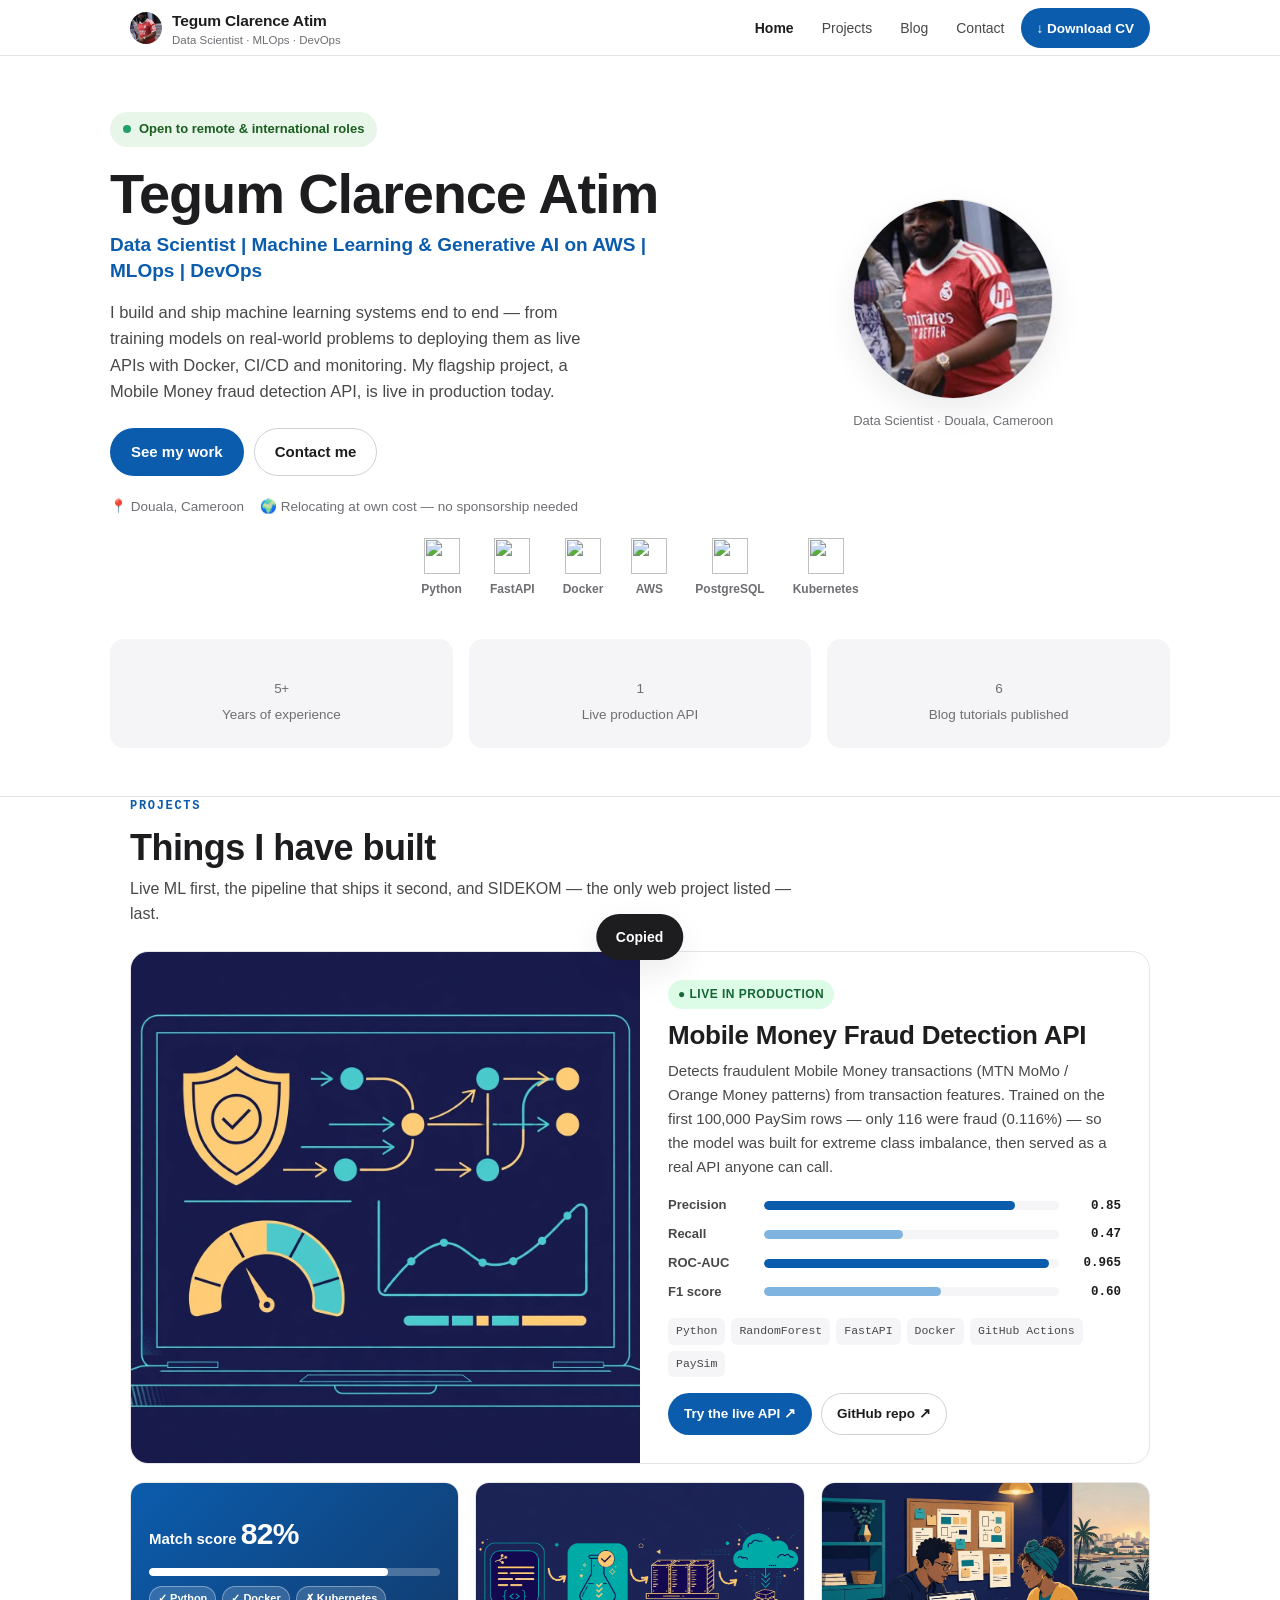
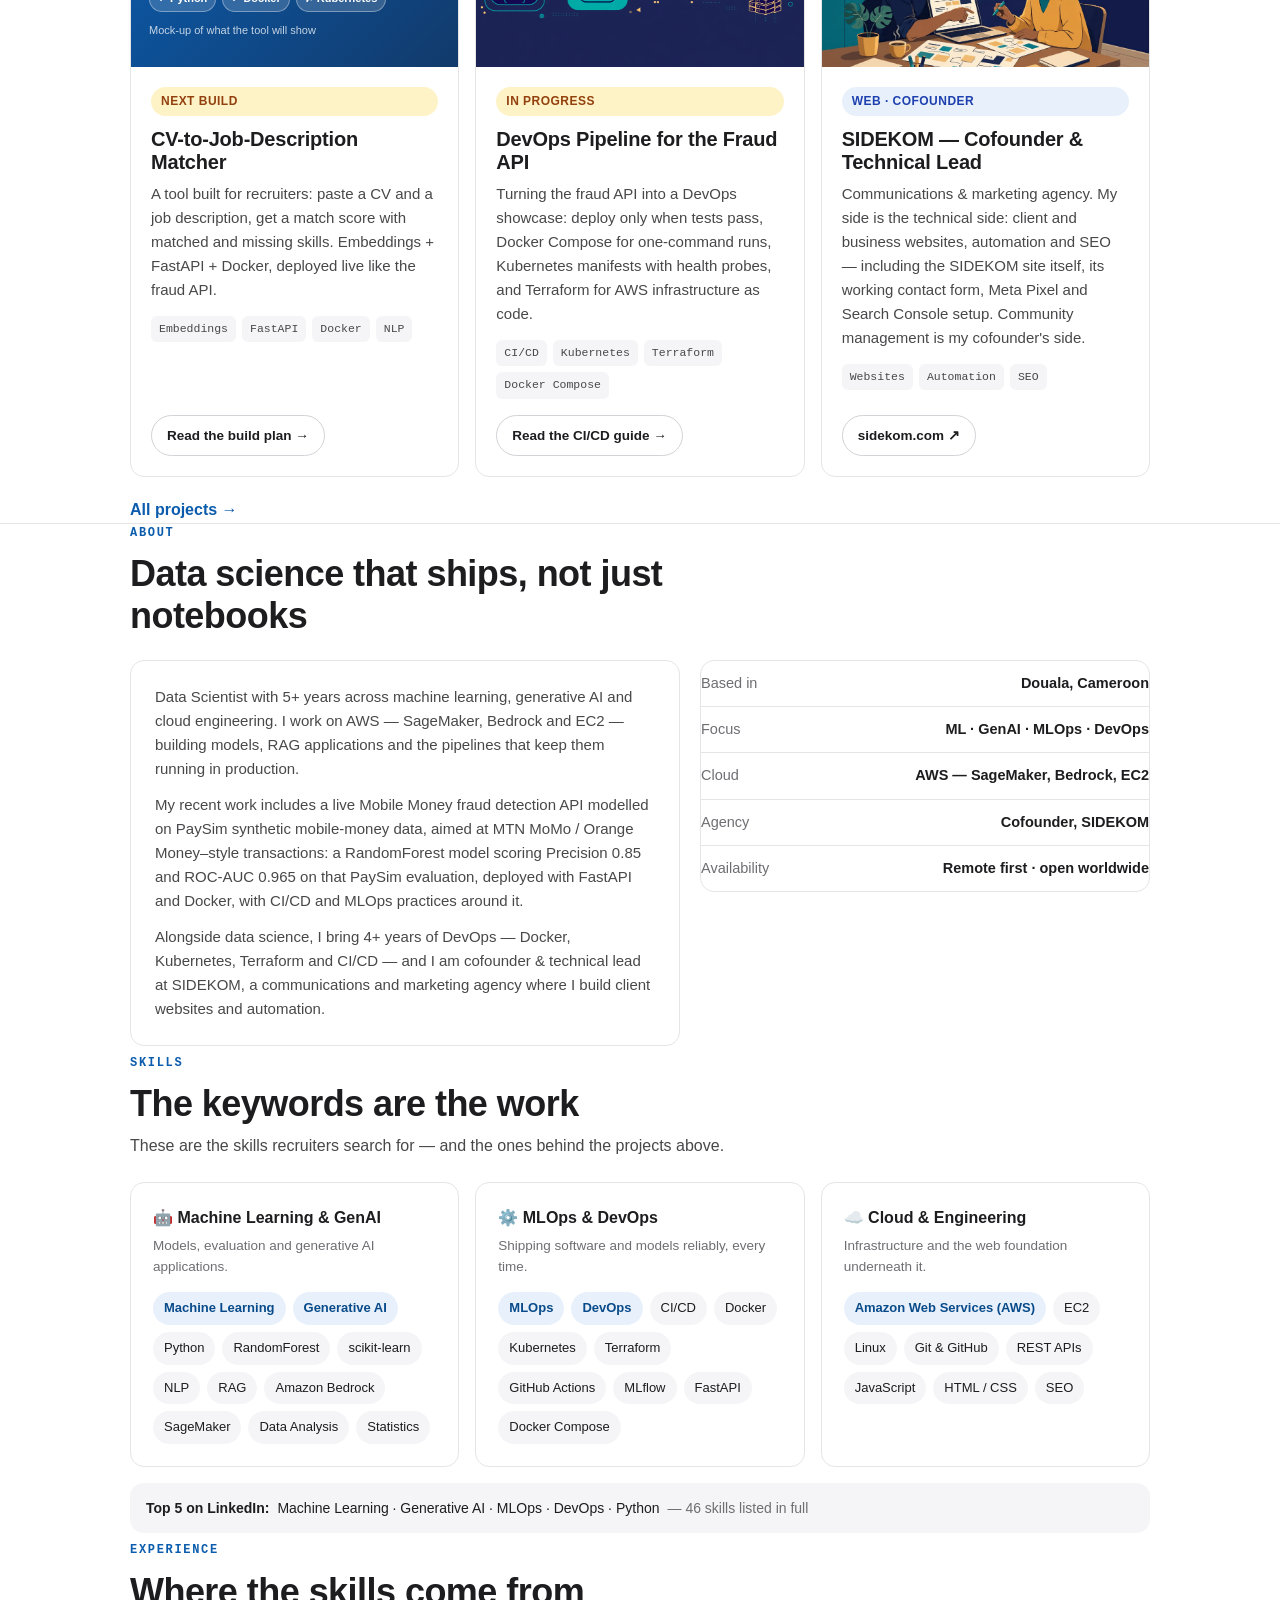
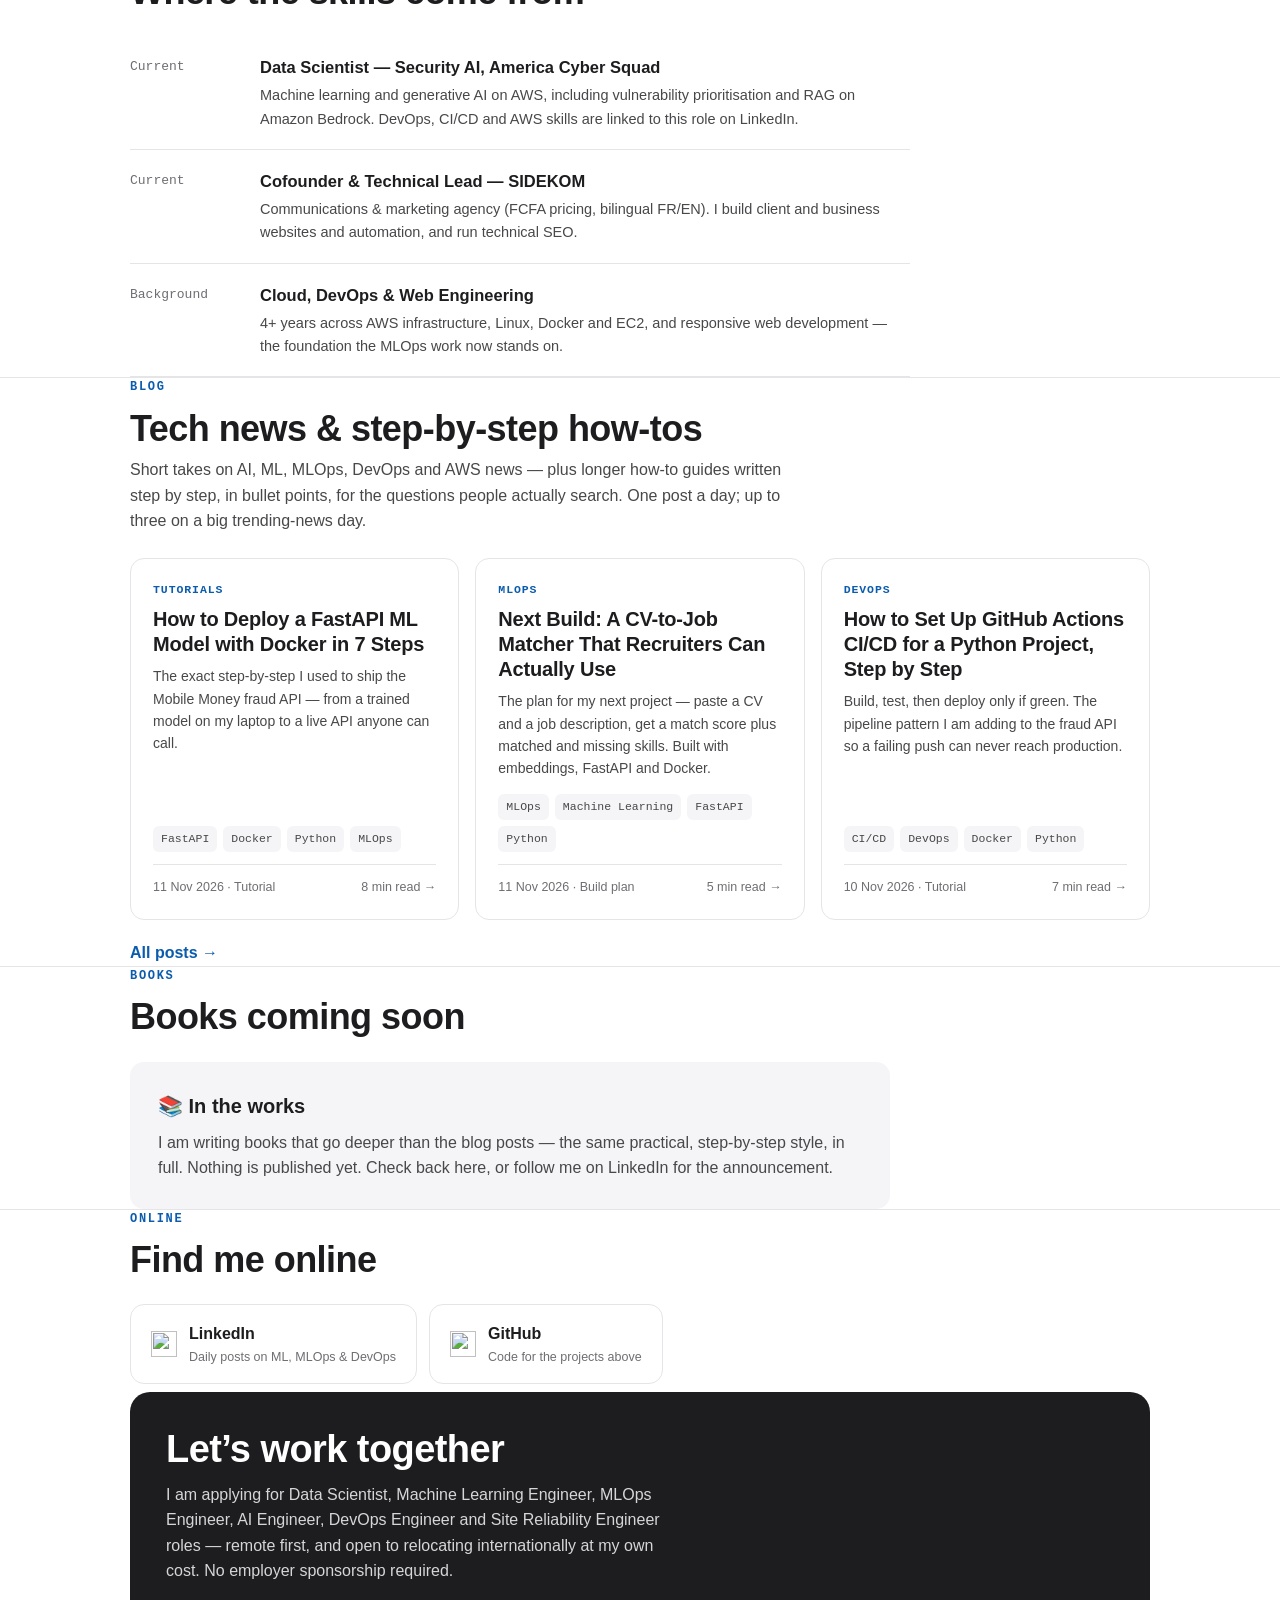
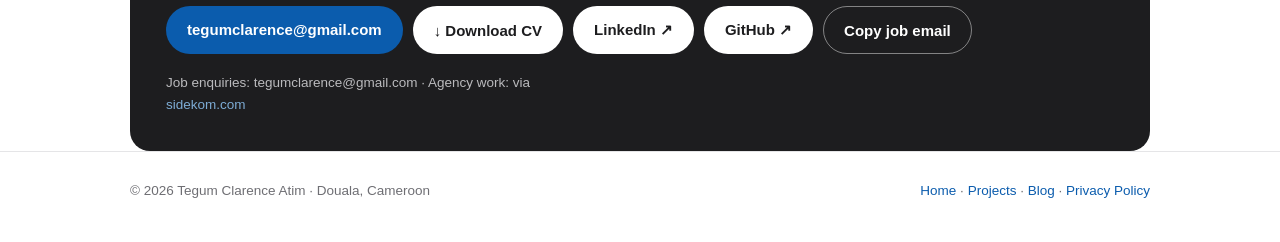
==== commit 39188c22: "Redesign portfolio in a clean Apple-like style (multi-page: home, projects, blog, privacy) Home, /pr" ====
--- a/index.html
+++ b/index.html
@@ -3,244 +3,145 @@
 <head>
 <meta charset="utf-8">
 <meta name="viewport" content="width=device-width, initial-scale=1, viewport-fit=cover">
-<meta name="color-scheme" content="light dark">
 <meta name="description" content="Tegum Clarence Atim — Data Scientist | Machine Learning & Generative AI on AWS | MLOps | DevOps. Based in Douala, Cameroon, open to remote and international roles. Live Mobile Money fraud detection API, projects, skills and tech blog.">
 <title>Tegum Clarence Atim — Data Scientist | ML &amp; GenAI on AWS | MLOps | DevOps</title>
-<link rel="icon" href="data:,">
-<link rel="preconnect" href="https://fonts.googleapis.com">
-<link rel="preconnect" href="https://fonts.gstatic.com" crossorigin>
-<link href="https://fonts.googleapis.com/css2?family=Newsreader:opsz,wght@6..72,500;6..72,600;6..72,700&family=Public+Sans:wght@400;500;600;700;800&family=IBM+Plex+Mono:wght@400;500;600&display=swap" rel="stylesheet">
+<link rel="canonical" href="https://tegum-clarence-atim-portfolio.vercel.app/">
+<meta property="og:type" content="website">
+<meta property="og:title" content="Tegum Clarence Atim — Data Scientist | ML & GenAI on AWS | MLOps | DevOps">
+<meta property="og:description" content="I build and ship machine learning systems end to end — from training models on real-world problems to deploying them as live APIs.">
+<meta property="og:url" content="https://tegum-clarence-atim-portfolio.vercel.app/">
+<meta property="og:image" content="https://tegum-clarence-atim-portfolio.vercel.app/assets/profile.jpg">
+<link rel="icon" href="/assets/profile.jpg">
+<link rel="stylesheet" href="/css/style.css">
 <script type="application/ld+json">
 {"@context":"https://schema.org","@type":"Person","name":"Tegum Clarence Atim","jobTitle":"Data Scientist","description":"Data Scientist | Machine Learning & Generative AI on AWS | MLOps | DevOps","address":{"@type":"PostalAddress","addressLocality":"Douala","addressCountry":"CM"},"url":"https://www.linkedin.com/in/tegum-clarence-atim","sameAs":["https://www.linkedin.com/in/tegum-clarence-atim","https://github.com/ClarenceAtim"]}
 </script>
-<style>
-:root{
-  --bg:#fcfcfa; --surface:#ffffff; --surface2:#f1f4f2; --ink:#14213a; --ink2:#3d4a63; --muted:#6b778f;
-  --line:#e2e6e1; --navy:#12263f; --navy2:#1b365d; --teal:#0f766e; --teal-dark:#0b5e57; --gold:#b98a1f; --gold-bg:#fdf6e0;
-  --chip:#eef3f1; --shadow:0 12px 32px rgba(18,38,63,.10); --radius:18px;
-}
-@media (prefers-color-scheme: dark){
-  :root{ --bg:#0d1828; --surface:#13233a; --surface2:#182b47; --ink:#eef2f7; --ink2:#c3cede; --muted:#93a3ba; --line:#243650; --navy:#0a1524; --chip:#1a2f4d; --gold-bg:#2a2410; --shadow:0 12px 32px rgba(0,0,0,.35); }
-}
-*{box-sizing:border-box}
-html{scroll-behavior:smooth}
-body{margin:0;background:var(--bg);color:var(--ink);font-family:"Public Sans",system-ui,sans-serif;line-height:1.6;-webkit-font-smoothing:antialiased}
-a{color:var(--teal);text-decoration:none}
-a:hover{text-decoration:underline}
-img{max-width:100%;display:block}
-button,[role="button"]{min-height:44px}
-.wrap{max-width:1120px;margin:0 auto;padding:0 20px}
-.mono{font-family:"IBM Plex Mono",monospace}
-
-/* Nav */
-.topbar{position:sticky;top:0;z-index:40;background:color-mix(in srgb, var(--bg) 92%, transparent);backdrop-filter:blur(10px);border-bottom:1px solid var(--line)}
-.topbar-in{display:flex;align-items:center;justify-content:space-between;gap:16px;padding:12px 0}
-.brand{display:flex;align-items:center;gap:11px;color:var(--ink);font-weight:800;letter-spacing:-.02em}
-.brand:hover{text-decoration:none}
-.avatar{width:40px;height:40px;border-radius:50%;background:var(--navy);color:#f6c453;display:grid;place-items:center;font-family:"Newsreader",serif;font-weight:700;font-size:18px;flex:none}
-@media(prefers-color-scheme:dark){.avatar{background:#f6c453;color:#12263f}}
-.brand small{display:block;font-weight:500;color:var(--muted);font-size:12px;letter-spacing:0}
-.navlinks{display:flex;gap:2px;align-items:center;flex-wrap:wrap}
-.navlinks a{color:var(--ink2);font-weight:600;font-size:14px;padding:10px 12px;border-radius:999px}
-.navlinks a:hover{background:var(--surface2);text-decoration:none;color:var(--ink)}
-.btn{display:inline-flex;align-items:center;justify-content:center;gap:8px;padding:11px 18px;border-radius:999px;font-weight:700;font-size:14.5px;border:1.5px solid transparent;cursor:pointer;transition:transform .15s, box-shadow .15s}
-.btn:hover{text-decoration:none}
-.btn-primary{background:var(--navy);color:#fff!important}
-@media(prefers-color-scheme:dark){.btn-primary{background:#f6c453;color:#12263f!important}}
-.btn-primary:hover{transform:translateY(-1px);box-shadow:var(--shadow)}
-.btn-teal{background:var(--teal);color:#fff!important}
-.btn-outline{border-color:var(--line);color:var(--ink)!important;background:var(--surface)}
-.btn-gold{background:#f6c453;color:#12263f!important}
-.btn-sm{padding:9px 14px;font-size:13.5px;min-height:40px}
-@media(max-width:720px){.navlinks a:not(.btn){display:none}.navlinks{gap:6px}}
-
-/* Hero */
-.hero{padding:52px 0 36px}
-.hero-grid{display:grid;grid-template-columns:1.05fr .95fr;gap:36px;align-items:center}
-@media(max-width:880px){.hero-grid{grid-template-columns:1fr}}
-.open-badge{display:inline-flex;align-items:center;gap:8px;background:#e6f4f1;color:#0b5e57;font-weight:700;font-size:13px;padding:7px 13px;border-radius:999px;border:1px solid #bfe3dc}
-@media(prefers-color-scheme:dark){.open-badge{background:#123b36;color:#7ee8d8;border-color:#1d5a52}}
-.dot{width:8px;height:8px;border-radius:50%;background:#14b8a6;flex:none}
-h1{font-family:"Newsreader",serif;font-size:clamp(42px,6vw,64px);line-height:.98;letter-spacing:-.02em;margin:18px 0 10px;font-weight:700}
-.headline{font-size:clamp(17px,2.4vw,21px);font-weight:700;color:var(--teal-dark);line-height:1.35;margin:0 0 14px}
-@media(prefers-color-scheme:dark){.headline{color:#5eead4}}
-.lede{color:var(--ink2);font-size:16.5px;max-width:56ch;margin:0 0 22px}
-.hero-ctas{display:flex;gap:10px;flex-wrap:wrap;margin-bottom:20px}
-.hero-meta{display:flex;gap:16px;flex-wrap:wrap;color:var(--muted);font-size:13.5px;font-weight:600}
-.hero-meta span{display:inline-flex;gap:6px;align-items:center}
-.hero-card{background:var(--navy);border-radius:20px;overflow:hidden;box-shadow:var(--shadow)}
-.hero-card img{width:100%;aspect-ratio:16/10;object-fit:cover}
-.hero-card-body{padding:18px 20px 20px;color:#dbe6f3}
-.hero-card-body strong{color:#fff;display:block;font-size:15px;margin-bottom:2px}
-.hero-card-body p{margin:0;font-size:13.5px;line-height:1.5}
-.metrics{display:grid;grid-template-columns:repeat(3,1fr);gap:1px;background:rgba(255,255,255,.14);margin-top:16px;border-radius:12px;overflow:hidden}
-.metrics div{background:#1b365d;padding:12px 10px;text-align:center}
-.metrics b{display:block;color:#f6c453;font-family:"IBM Plex Mono",monospace;font-size:20px}
-.metrics span{font-size:11px;letter-spacing:.06em;text-transform:uppercase;color:#a9bdd6;font-weight:700}
-
-/* Sections */
-section{padding:44px 0}
-.sec-head{max-width:680px;margin-bottom:24px}
-.sec-head h2{font-family:"Newsreader",serif;font-size:clamp(30px,4vw,40px);line-height:1.1;margin:0 0 8px;letter-spacing:-.01em}
-.sec-head p{color:var(--ink2);margin:0}
-.label{font-family:"IBM Plex Mono",monospace;font-size:12px;letter-spacing:.14em;text-transform:uppercase;color:var(--teal);font-weight:600;margin-bottom:10px}
-.divider{border:none;border-top:1px solid var(--line);margin:0}
-
-/* About + skills */
-.about-grid{display:grid;grid-template-columns:1.1fr .9fr;gap:28px}
-@media(max-width:820px){.about-grid{grid-template-columns:1fr}}
-.card{background:var(--surface);border:1px solid var(--line);border-radius:var(--radius);padding:24px}
-.card h3{margin:0 0 10px;font-size:17px}
-.card p{color:var(--ink2);margin:0 0 12px;font-size:15px}
-.facts{list-style:none;margin:0;padding:0;display:grid;gap:0}
-.facts li{display:flex;justify-content:space-between;gap:16px;padding:11px 0;border-bottom:1px solid var(--line);font-size:14.5px}
-.facts li:last-child{border:none}
-.facts dt{color:var(--muted);font-weight:600}
-.facts dd{margin:0;font-weight:700;text-align:right}
-.skills-grid{display:grid;grid-template-columns:repeat(3,1fr);gap:16px}
-@media(max-width:820px){.skills-grid{grid-template-columns:1fr}}
-.skill-card{background:var(--surface);border:1px solid var(--line);border-radius:var(--radius);padding:22px}
-.skill-card h3{margin:0 0 4px;font-size:16px;display:flex;gap:9px;align-items:center}
-.skill-card>p{color:var(--muted);font-size:13.5px;margin:0 0 14px}
-.pills{display:flex;flex-wrap:wrap;gap:7px}
-.pill{background:var(--chip);color:var(--ink);font-size:13px;font-weight:600;padding:6px 11px;border-radius:999px}
-.pill.top{background:var(--gold-bg);border:1px solid #ecd88a;color:var(--ink)}
-.top5{display:flex;flex-wrap:wrap;gap:8px;align-items:center;background:var(--surface2);border:1px dashed var(--line);border-radius:14px;padding:14px 16px;margin-top:16px;font-size:14px}
-.top5 strong{margin-right:4px}
-
-/* Projects */
-.filters{display:flex;gap:8px;flex-wrap:wrap;margin-bottom:20px}
-.chip-btn{border:1.5px solid var(--line);background:var(--surface);color:var(--ink2);font-weight:700;font-size:13.5px;padding:9px 16px;border-radius:999px;cursor:pointer;min-height:40px}
-.chip-btn.active{background:var(--navy);color:#fff;border-color:var(--navy)}
-@media(prefers-color-scheme:dark){.chip-btn.active{background:#f6c453;color:#12263f;border-color:#f6c453}}
-.featured{display:grid;grid-template-columns:1fr 1fr;background:var(--surface);border:1px solid var(--line);border-radius:22px;overflow:hidden;margin-bottom:18px}
-@media(max-width:820px){.featured{grid-template-columns:1fr}}
-.featured img{width:100%;height:100%;min-height:260px;object-fit:cover}
-.featured-body{padding:28px}
-.status{display:inline-flex;font-size:12px;font-weight:800;letter-spacing:.05em;text-transform:uppercase;padding:5px 10px;border-radius:999px}
-.status.live{background:#dcfce7;color:#166534}
-.status.next{background:#fef3c7;color:#92400e}
-.status.web{background:#dbeafe;color:#1e40af}
-@media(prefers-color-scheme:dark){.status.live{background:#14532d;color:#bbf7d0}.status.next{background:#451a03;color:#fde68a}.status.web{background:#1e3a5f;color:#bfdbfe}}
-.featured-body h3,.proj h3{font-family:"Newsreader",serif;font-size:26px;margin:12px 0 8px;line-height:1.15}
-.featured-body p,.proj p{color:var(--ink2);font-size:15px;margin:0 0 14px}
-.bars{margin:16px 0}
-.bar-row{display:grid;grid-template-columns:86px 1fr 52px;gap:10px;align-items:center;font-size:13px;margin-bottom:8px}
-.bar-row label{font-weight:700;color:var(--ink2)}
-.bar-track{height:9px;background:var(--surface2);border-radius:99px;overflow:hidden}
-.bar-fill{height:100%;background:var(--teal);border-radius:99px}
-.bar-fill.gold{background:var(--gold)}
-.bar-row output{font-family:"IBM Plex Mono",monospace;font-weight:600;text-align:right}
-.tagrow{display:flex;flex-wrap:wrap;gap:6px;margin-bottom:16px}
-.tag{font-family:"IBM Plex Mono",monospace;font-size:11.5px;background:var(--chip);padding:4px 8px;border-radius:6px;color:var(--ink2)}
-.linkrow{display:flex;gap:9px;flex-wrap:wrap}
-.proj-grid{display:grid;grid-template-columns:repeat(3,1fr);gap:16px}
-@media(max-width:900px){.proj-grid{grid-template-columns:1fr}}
-.proj{background:var(--surface);border:1px solid var(--line);border-radius:var(--radius);overflow:hidden;display:flex;flex-direction:column}
-.proj img{width:100%;aspect-ratio:16/9;object-fit:cover}
-.proj-body{padding:20px;display:flex;flex-direction:column;flex:1}
-.proj-body .linkrow{margin-top:auto}
-.proj h3{font-size:21px}
-.hidden{display:none!important}
-
-/* Timeline */
-.timeline{display:grid;gap:0;max-width:780px}
-.tl{display:grid;grid-template-columns:150px 1fr;gap:20px;padding:18px 0;border-bottom:1px solid var(--line)}
-@media(max-width:620px){.tl{grid-template-columns:1fr;gap:4px}}
-.tl time{font-family:"IBM Plex Mono",monospace;font-size:13px;color:var(--muted);padding-top:3px}
-.tl h3{margin:0 0 4px;font-size:16.5px}
-.tl p{margin:0;color:var(--ink2);font-size:14.5px}
-
-/* Blog */
-.blog-grid{display:grid;grid-template-columns:repeat(3,1fr);gap:16px}
-@media(max-width:900px){.blog-grid{grid-template-columns:1fr 1fr}}
-@media(max-width:620px){.blog-grid{grid-template-columns:1fr}}
-.post{background:var(--surface);border:1px solid var(--line);border-radius:var(--radius);padding:22px;display:flex;flex-direction:column;cursor:pointer;text-align:left;font:inherit;color:inherit;width:100%}
-.post:hover{border-color:var(--teal);box-shadow:var(--shadow)}
-.post .cat{font-family:"IBM Plex Mono",monospace;font-size:11.5px;letter-spacing:.08em;text-transform:uppercase;color:var(--teal);font-weight:600}
-.post h3{font-family:"Newsreader",serif;font-size:21px;line-height:1.25;margin:8px 0 8px}
-.post p{color:var(--ink2);font-size:14px;margin:0 0 14px;flex:1}
-.post footer{display:flex;justify-content:space-between;color:var(--muted);font-size:12.5px;font-weight:600;border-top:1px solid var(--line);padding-top:12px}
-.blog-note{display:grid;grid-template-columns:1fr 1fr;gap:16px;margin-top:18px}
-@media(max-width:720px){.blog-note{grid-template-columns:1fr}}
-.blog-note .card p:last-child{margin-bottom:0}
-
-/* Article reader */
-.reader{position:fixed;inset:0;z-index:80;background:var(--bg);overflow:auto;display:none}
-.reader.open{display:block}
-.reader-in{max-width:760px;margin:0 auto;padding:24px 20px 70px}
-.reader-top{display:flex;justify-content:space-between;align-items:center;gap:12px;position:sticky;top:0;background:var(--bg);padding:12px 0;border-bottom:1px solid var(--line);margin-bottom:24px}
-.reader h1{font-family:"Newsreader",serif;font-size:clamp(30px,5vw,42px);line-height:1.1;margin:10px 0 12px}
-.reader h2{font-family:"Newsreader",serif;font-size:24px;margin:28px 0 10px}
-.reader p,.reader li{color:var(--ink2);font-size:16px}
-.reader ul,.reader ol{padding-left:22px}
-.reader li{margin-bottom:7px}
-.reader code{font-family:"IBM Plex Mono",monospace;font-size:13.5px;background:var(--surface2);padding:2px 6px;border-radius:6px}
-.reader pre{background:var(--navy);color:#e2e8f0;padding:16px;border-radius:12px;overflow:auto;font-family:"IBM Plex Mono",monospace;font-size:13px;line-height:1.6}
-.reader pre code{background:none;color:inherit;padding:0}
-.meta-line{color:var(--muted);font-size:13.5px;font-weight:600}
-
-/* Contact / footer */
-.contact{background:var(--navy);color:#dbe6f3;border-radius:24px;padding:36px}
-.contact h2{font-family:"Newsreader",serif;color:#fff;font-size:clamp(28px,4vw,38px);margin:0 0 10px;line-height:1.15}
-.contact p{max-width:58ch;margin:0 0 22px}
-.contact-actions{display:flex;gap:10px;flex-wrap:wrap}
-footer.site{padding:28px 0 40px;color:var(--muted);font-size:13.5px}
-footer.site .wrap{display:flex;justify-content:space-between;gap:14px;flex-wrap:wrap}
-.toast{position:fixed;bottom:20px;left:50%;transform:translateX(-50%) translateY(80px);background:var(--navy);color:#fff;padding:12px 20px;border-radius:999px;font-weight:700;font-size:14px;z-index:90;transition:transform .25s;box-shadow:var(--shadow)}
-.toast.show{transform:translateX(-50%) translateY(0)}
-@media(prefers-reduced-motion:reduce){html{scroll-behavior:auto}.btn{transition:none}}
-</style>
 </head>
 <body>
 
 <header class="topbar">
   <div class="wrap topbar-in">
-    <a class="brand" href="#top"><span class="avatar">T</span><span>Tegum Clarence Atim<small>Data Scientist · MLOps · DevOps</small></span></a>
-    <nav class="navlinks" aria-label="Main">
-      <a href="#about">About</a><a href="#skills">Skills</a><a href="#projects">Projects</a><a href="#blog">Blog</a><a href="#contact">Contact</a>
+    <a class="brand" href="/"><img src="/assets/profile.jpg" alt="Tegum Clarence Atim"><span>Tegum Clarence Atim<small>Data Scientist · MLOps · DevOps</small></span></a>
+    <button class="menu-btn" id="menuBtn" aria-label="Menu" aria-expanded="false">☰</button>
+    <nav class="navlinks" id="navLinks" aria-label="Main">
+      <a href="/" class="active">Home</a><a href="/projects">Projects</a><a href="/blog">Blog</a><a href="/#contact">Contact</a>
       <button class="btn btn-primary btn-sm" onclick="downloadCV()">↓ Download CV</button>
     </nav>
   </div>
 </header>
 
-<main id="top">
+<main>
   <!-- HERO -->
   <div class="hero wrap">
     <div class="hero-grid">
       <div>
         <span class="open-badge"><span class="dot"></span> Open to remote &amp; international roles</span>
-        <h1>Tegum Clarence<br>Atim</h1>
-        <p class="headline">Data Scientist | Machine Learning &amp; Generative AI on AWS | MLOps | DevOps</p>
+        <h1>Tegum Clarence Atim</h1>
+        <p class="title-line">Data Scientist | Machine Learning &amp; Generative AI on AWS | MLOps | DevOps</p>
         <p class="lede">I build and ship machine learning systems end to end — from training models on real-world problems to deploying them as live APIs with Docker, CI/CD and monitoring. My flagship project, a Mobile Money fraud detection API, is live in production today.</p>
         <div class="hero-ctas">
-          <a class="btn btn-teal" href="#projects">View projects</a>
-          <a class="btn btn-outline" href="#blog">Read the blog</a>
-          <a class="btn btn-outline" href="https://github.com/ClarenceAtim" target="_blank" rel="noopener">GitHub ↗</a>
-          <a class="btn btn-outline" href="https://www.linkedin.com/in/tegum-clarence-atim" target="_blank" rel="noopener">LinkedIn ↗</a>
+          <a class="btn btn-primary" href="#projects">See my work</a>
+          <a class="btn btn-outline" href="#contact">Contact me</a>
         </div>
         <div class="hero-meta">
           <span>📍 Douala, Cameroon</span><span>🌍 Relocating at own cost — no sponsorship needed</span>
         </div>
       </div>
-      <div class="hero-card">
-        <img src="[data-uri]" alt="Illustration of a fraud detection dashboard with a shield, transaction flows and risk charts">
-        <div class="hero-card-body">
-          <strong>Flagship — Mobile Money Fraud Detection API · Live</strong>
-          <p>RandomForest model trained on PaySim data (100,000 transactions), served with FastAPI &amp; Docker, with tests in CI on every push.</p>
-          <div class="metrics">
-            <div><b>0.85</b><span>Precision</span></div>
-            <div><b>0.47</b><span>Recall</span></div>
-            <div><b>0.965</b><span>ROC-AUC</span></div>
-          </div>
-        </div>
-      </div>
+      <div class="hero-photo">
+        <img src="/assets/profile.jpg" alt="Portrait of Tegum Clarence Atim" width="200" height="200">
+        <p>Data Scientist · Douala, Cameroon</p>
+      </div>
+    </div>
+
+    <!-- TECH STACK -->
+    <div class="tech-row" aria-label="Technologies I work with">
+      <figure><img src="https://cdn.simpleicons.org/python/3776AB" alt="" width="36" height="36" loading="lazy"><figcaption>Python</figcaption></figure>
+      <figure><img src="https://cdn.simpleicons.org/fastapi/009688" alt="" width="36" height="36" loading="lazy"><figcaption>FastAPI</figcaption></figure>
+      <figure><img src="https://cdn.simpleicons.org/docker/2496ED" alt="" width="36" height="36" loading="lazy"><figcaption>Docker</figcaption></figure>
+      <figure><img src="https://cdn.simpleicons.org/amazonwebservices/FF9900" alt="" width="36" height="36" loading="lazy"><figcaption>AWS</figcaption></figure>
+      <figure><img src="https://cdn.simpleicons.org/postgresql/4169E1" alt="" width="36" height="36" loading="lazy"><figcaption>PostgreSQL</figcaption></figure>
+      <figure><img src="https://cdn.simpleicons.org/kubernetes/326CE5" alt="" width="36" height="36" loading="lazy"><figcaption>Kubernetes</figcaption></figure>
+    </div>
+
+    <!-- STATS -->
+    <div class="stats">
+      <div class="stat"><b><span data-count="5" data-suffix="+">0+</span></b><span>Years of experience</span></div>
+      <div class="stat"><b><span data-count="1" data-suffix="">0</span></b><span>Live production API</span></div>
+      <div class="stat"><b><span data-count="6" data-suffix="">0</span></b><span>Blog tutorials published</span></div>
     </div>
   </div>
 
   <hr class="divider">
 
-  <!-- ABOUT -->
+  <!-- PROJECTS -->
+  <section id="projects" class="wrap">
+    <div class="sec-head"><div class="label">Projects</div><h2>Things I have built</h2><p>Live ML first, the pipeline that ships it second, and SIDEKOM — the only web project listed — last.</p></div>
+
+    <article class="featured">
+      <img src="/assets/fraud-dashboard-hero.webp" alt="Illustration of the Mobile Money fraud detection dashboard" loading="lazy">
+      <div class="featured-body">
+        <span class="status live">● Live in production</span>
+        <h3>Mobile Money Fraud Detection API</h3>
+        <p>Detects fraudulent Mobile Money transactions (MTN MoMo / Orange Money patterns) from transaction features. Trained on the first 100,000 PaySim rows — only 116 were fraud (0.116%) — so the model was built for extreme class imbalance, then served as a real API anyone can call.</p>
+        <div class="bars" aria-label="Model metrics">
+          <div class="bar-row"><label>Precision</label><div class="bar-track"><div class="bar-fill" style="width:85%"></div></div><output>0.85</output></div>
+          <div class="bar-row"><label>Recall</label><div class="bar-track"><div class="bar-fill soft" style="width:47%"></div></div><output>0.47</output></div>
+          <div class="bar-row"><label>ROC-AUC</label><div class="bar-track"><div class="bar-fill" style="width:96.5%"></div></div><output>0.965</output></div>
+          <div class="bar-row"><label>F1 score</label><div class="bar-track"><div class="bar-fill soft" style="width:60%"></div></div><output>0.60</output></div>
+        </div>
+        <div class="tagrow"><span class="tag">Python</span><span class="tag">RandomForest</span><span class="tag">FastAPI</span><span class="tag">Docker</span><span class="tag">GitHub Actions</span><span class="tag">PaySim</span></div>
+        <div class="linkrow">
+          <a class="btn btn-primary btn-sm" href="https://momo-fraud-detection-2wt5.onrender.com/docs" target="_blank" rel="noopener">Try the live API ↗</a>
+          <a class="btn btn-outline btn-sm" href="https://github.com/ClarenceAtim/Momo-Fraud-detection" target="_blank" rel="noopener">GitHub repo ↗</a>
+        </div>
+      </div>
+    </article>
+
+    <div class="proj-grid">
+      <article class="proj">
+        <div class="mock" aria-hidden="true">
+          <div class="mock-score">Match score <b>82%</b></div>
+          <div class="mock-bar"><i></i></div>
+          <div class="mock-chips"><span>✓ Python</span><span>✓ Docker</span><span>✗ Kubernetes</span></div>
+          <div class="mock-note">Mock-up of what the tool will show</div>
+        </div>
+        <div class="proj-body">
+          <span class="status next">Next build</span>
+          <h3>CV-to-Job-Description Matcher</h3>
+          <p>A tool built for recruiters: paste a CV and a job description, get a match score with matched and missing skills. Embeddings + FastAPI + Docker, deployed live like the fraud API.</p>
+          <div class="tagrow"><span class="tag">Embeddings</span><span class="tag">FastAPI</span><span class="tag">Docker</span><span class="tag">NLP</span></div>
+          <div class="linkrow"><a class="btn btn-outline btn-sm" href="/blog#cv-matcher-plan">Read the build plan →</a></div>
+        </div>
+      </article>
+
+      <article class="proj">
+        <img src="/assets/devops-pipeline.webp" alt="Illustration of code, testing, containers and cloud deployment stages" loading="lazy">
+        <div class="proj-body">
+          <span class="status next">In progress</span>
+          <h3>DevOps Pipeline for the Fraud API</h3>
+          <p>Turning the fraud API into a DevOps showcase: deploy only when tests pass, Docker Compose for one-command runs, Kubernetes manifests with health probes, and Terraform for AWS infrastructure as code.</p>
+          <div class="tagrow"><span class="tag">CI/CD</span><span class="tag">Kubernetes</span><span class="tag">Terraform</span><span class="tag">Docker Compose</span></div>
+          <div class="linkrow"><a class="btn btn-outline btn-sm" href="/blog#cicd">Read the CI/CD guide →</a></div>
+        </div>
+      </article>
+
+      <article class="proj">
+        <img src="/assets/sidekom.webp" alt="Illustration of the SIDEKOM agency team planning a website in Douala" loading="lazy">
+        <div class="proj-body">
+          <span class="status web">Web · Cofounder</span>
+          <h3>SIDEKOM — Cofounder &amp; Technical Lead</h3>
+          <p>Communications &amp; marketing agency. My side is the technical side: client and business websites, automation and SEO — including the SIDEKOM site itself, its working contact form, Meta Pixel and Search Console setup. Community management is my cofounder's side.</p>
+          <div class="tagrow"><span class="tag">Websites</span><span class="tag">Automation</span><span class="tag">SEO</span></div>
+          <div class="linkrow"><a class="btn btn-outline btn-sm" href="https://sidekom.com" target="_blank" rel="noopener">sidekom.com ↗</a></div>
+        </div>
+      </article>
+    </div>
+    <a class="section-link" href="/projects">All projects →</a>
+  </section>
+
+  <hr class="divider">
+
+  <!-- ABOUT + SKILLS -->
   <section id="about" class="wrap">
     <div class="sec-head"><div class="label">About</div><h2>Data science that ships, not just notebooks</h2></div>
     <div class="about-grid">
@@ -259,9 +160,8 @@
     </div>
   </section>
 
-  <!-- SKILLS -->
   <section id="skills" class="wrap" style="padding-top:8px">
-    <div class="sec-head"><div class="label">Skills</div><h2>The keywords are the work</h2><p>These are the skills recruiters search for — and the ones behind the projects below.</p></div>
+    <div class="sec-head"><div class="label">Skills</div><h2>The keywords are the work</h2><p>These are the skills recruiters search for — and the ones behind the projects above.</p></div>
     <div class="skills-grid">
       <div class="skill-card">
         <h3>🤖 Machine Learning &amp; GenAI</h3><p>Models, evaluation and generative AI applications.</p>
@@ -279,73 +179,6 @@
     <div class="top5"><strong>Top 5 on LinkedIn:</strong> Machine Learning · Generative AI · MLOps · DevOps · Python <span style="color:var(--muted)">— 46 skills listed in full</span></div>
   </section>
 
-  <!-- PROJECTS -->
-  <section id="projects" class="wrap" style="padding-top:8px">
-    <div class="sec-head"><div class="label">Projects</div><h2>ML first, then DevOps, then web</h2><p>In the order a data science recruiter should see them: live ML first, the pipeline that ships it second, and SIDEKOM — the only web project listed — last.</p></div>
-    <div class="filters" role="group" aria-label="Filter projects">
-      <button class="chip-btn active" data-pfilter="all">All projects</button>
-      <button class="chip-btn" data-pfilter="ml">Machine Learning</button>
-      <button class="chip-btn" data-pfilter="devops">DevOps / MLOps</button>
-      <button class="chip-btn" data-pfilter="web">Web — SIDEKOM</button>
-    </div>
-
-    <article class="featured" data-cat="ml devops">
-      <img src="[data-uri]